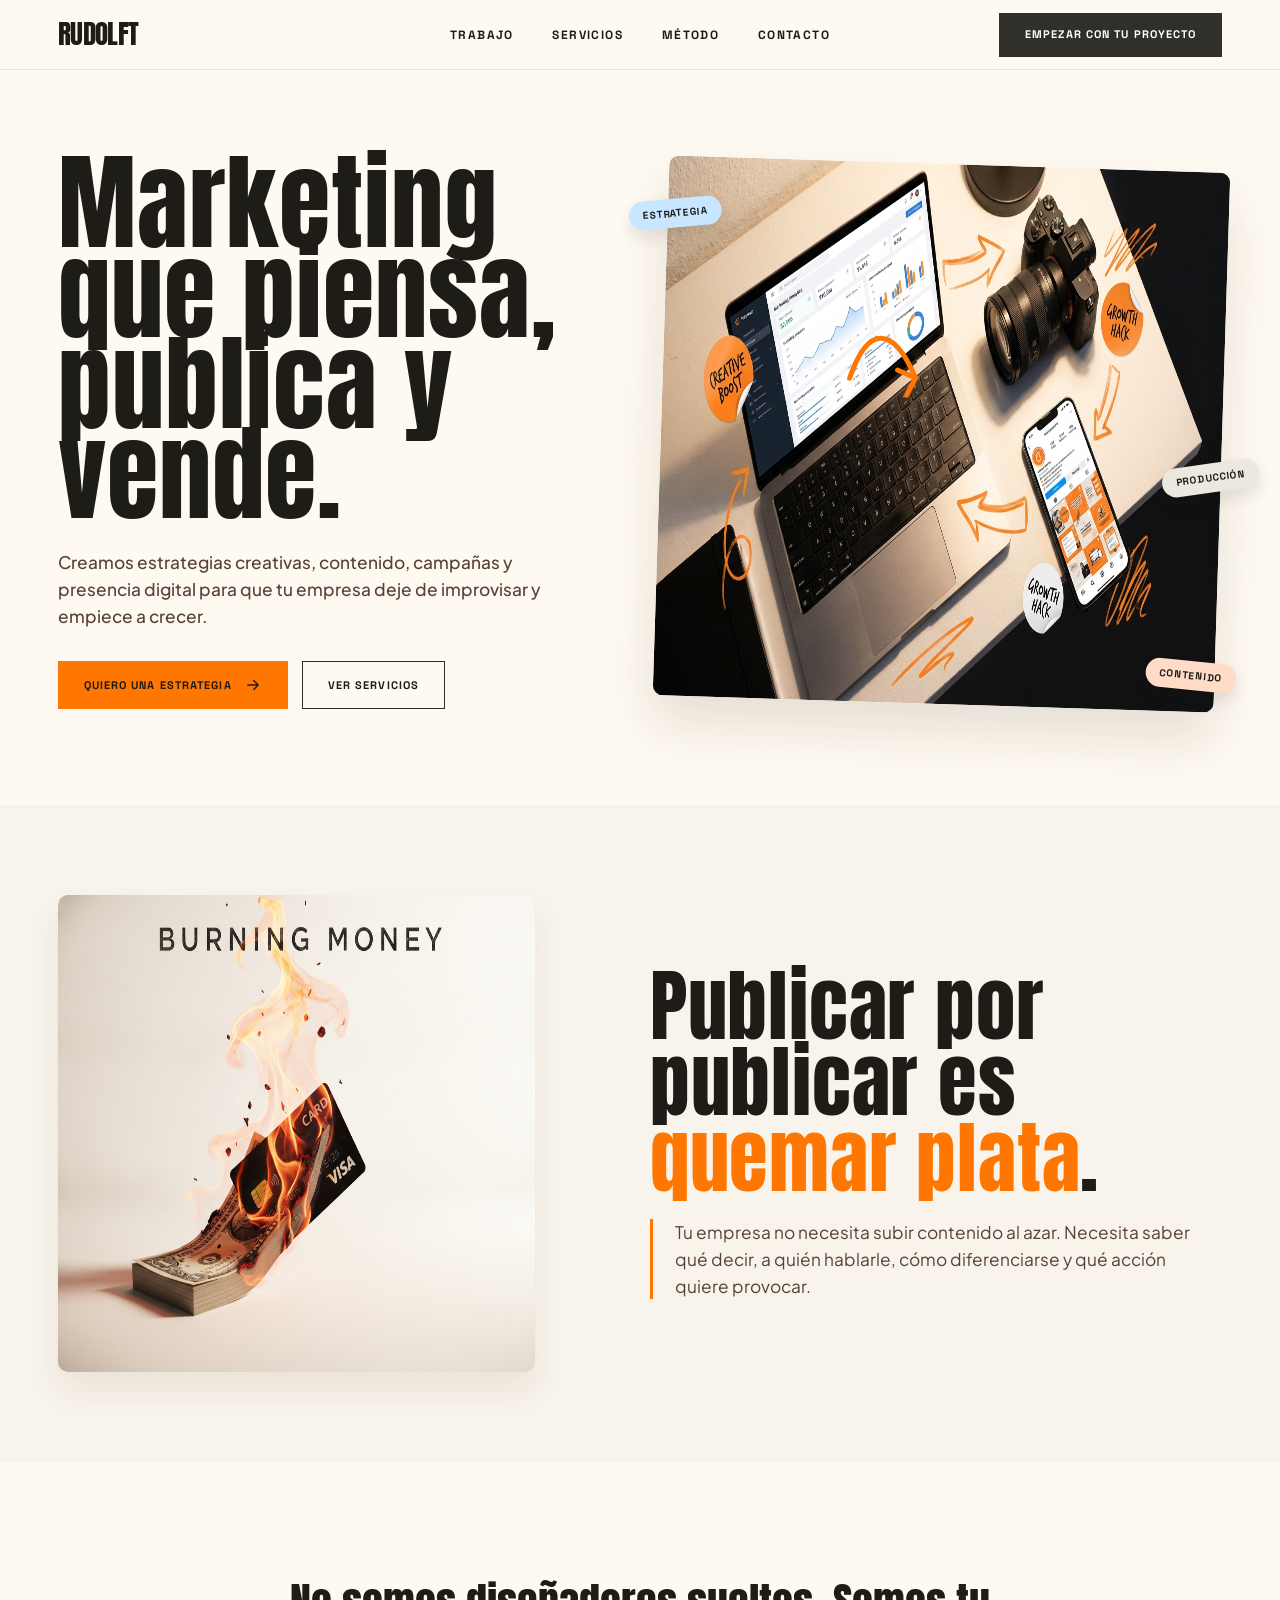
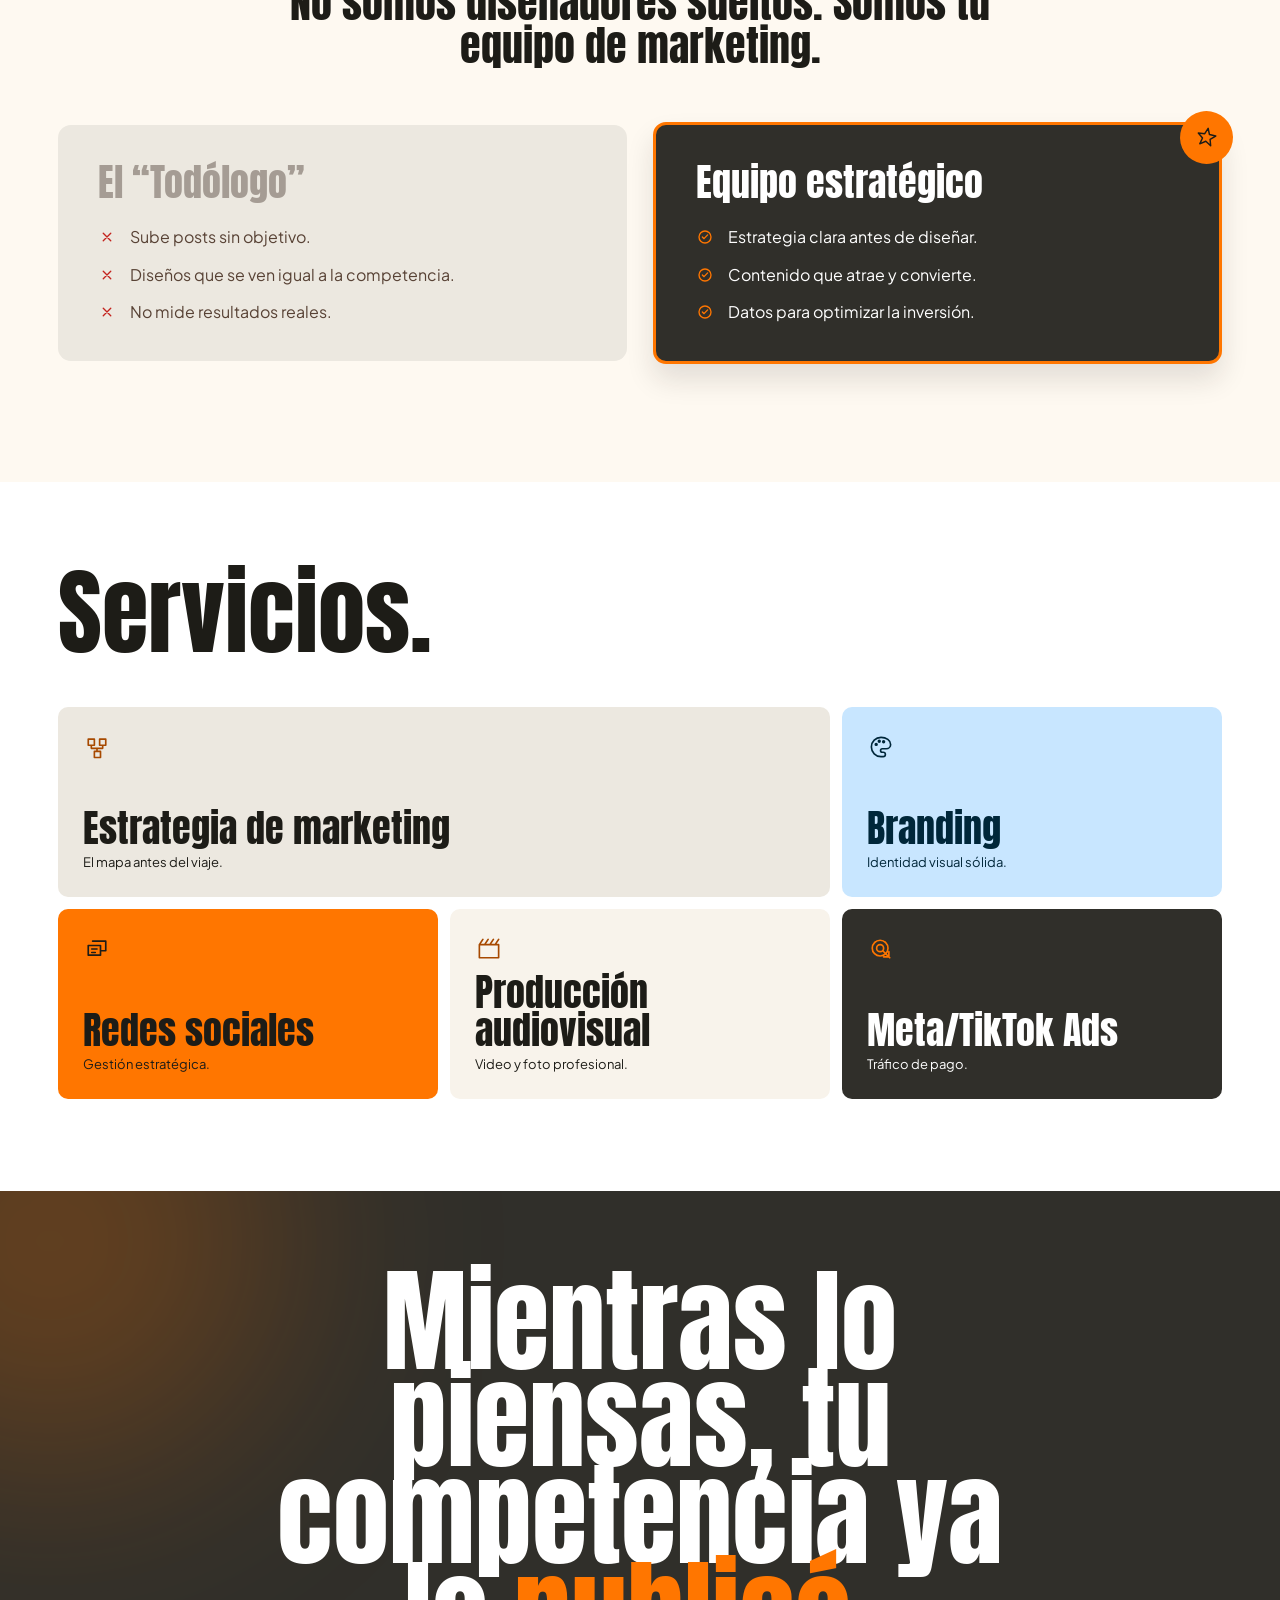
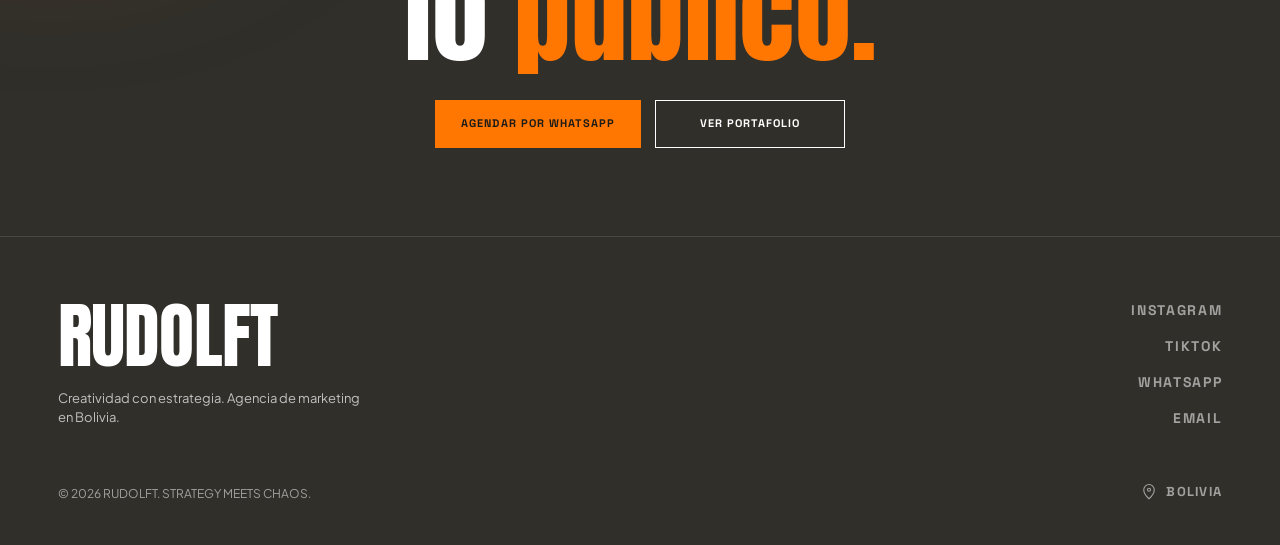
==== index.html @ a913c762 "Initial landing page" ====
<!doctype html>
<html lang="es">
  <head>
    <meta charset="UTF-8" />
    <meta name="viewport" content="width=device-width, initial-scale=1" />
    <meta
      name="description"
      content="Creative Archive, agencia de marketing estratégico, branding, contenido y publicidad digital."
    />
    <title>Creative Archive — Marketing Agency</title>
    <link rel="preconnect" href="https://fonts.googleapis.com" />
    <link rel="preconnect" href="https://fonts.gstatic.com" crossorigin />
    <link
      href="https://fonts.googleapis.com/css2?family=Anton&family=Plus+Jakarta+Sans:wght@400;500;600;700&family=Space+Grotesk:wght@600;700&display=swap"
      rel="stylesheet"
    />
    <link rel="stylesheet" href="styles.css" />
    <script src="script.js" defer></script>
  </head>
  <body>
    <a class="skip-link" href="#contenido">Saltar al contenido</a>

    <header class="site-header">
      <div class="container header-inner">
        <a class="brand" href="#inicio" aria-label="Creative Archive, inicio">
          RUDOLFT
        </a>

        <button
          class="menu-toggle"
          type="button"
          aria-label="Abrir menú"
          aria-expanded="false"
          aria-controls="primary-navigation"
        >
          <span></span>
          <span></span>
        </button>

        <nav class="primary-navigation" id="primary-navigation" aria-label="Navegación principal">
          <a href="#problema">Trabajo</a>
          <a href="#servicios">Servicios</a>
          <a href="#metodo">Método</a>
          <a href="#contacto">Contacto</a>
        </nav>

        <a class="button button-dark header-cta" href="#contacto">Empezar Con Tu Proyecto</a>
      </div>
    </header>

    <main id="contenido">
      <section class="hero section-cream" id="inicio">
        <div class="container hero-grid">
          <div class="hero-copy">
            <h1>
              <span>Marketing</span>
              <span>que piensa,</span>
              <span>publica y</span>
              <span>vende.</span>
            </h1>
            <p>
              Creamos estrategias creativas, contenido, campañas y presencia digital para que tu
              empresa deje de improvisar y empiece a crecer.
            </p>
            <div class="button-row">
              <a class="button button-orange" href="#contacto">
                Quiero una estrategia
                <svg aria-hidden="true" viewBox="0 0 24 24">
                  <path d="M5 12h13M13 6l6 6-6 6" />
                </svg>
              </a>
              <a class="button button-outline" href="#servicios">Ver servicios</a>
            </div>
          </div>

          <div class="hero-visual">
            <img
              src="assets/hero-marketing.png"
              alt="Escritorio creativo con laptop de analítica, cámara y teléfono mostrando contenido de redes sociales"
              width="1376"
              height="768"
            />
            <span class="floating-tag tag-strategy">Estrategia</span>
            <span class="floating-tag tag-production">Producción</span>
            <span class="floating-tag tag-content">Contenido</span>
            <svg class="hero-scribble" aria-hidden="true" viewBox="0 0 90 90">
              <path d="M12 70c18-52 43-54 66 0" />
              <path d="m60 62 18 8-9 17" />
            </svg>
          </div>
        </div>
      </section>

      <section class="problem section-soft" id="problema">
        <div class="container problem-grid">
          <div class="problem-image">
            <img
              src="assets/burning-money.png"
              alt="Tarjeta y dinero ardiendo, representación del gasto publicitario sin estrategia"
              width="1184"
              height="864"
              loading="lazy"
            />
          </div>
          <div class="problem-copy">
            <h2>Publicar por publicar es <span>quemar plata</span>.</h2>
            <p>
              Tu empresa no necesita subir contenido al azar. Necesita saber qué decir, a quién
              hablarle, cómo diferenciarse y qué acción quiere provocar.
            </p>
          </div>
        </div>
      </section>

      <section class="method section-cream" id="metodo">
        <div class="container">
          <h2 class="method-title">
            No somos diseñadores sueltos. Somos tu<br />
            equipo de marketing.
          </h2>

          <div class="comparison-grid">
            <article class="comparison-card comparison-card-muted">
              <h3>El “Todólogo”</h3>
              <ul>
                <li>
                  <svg aria-hidden="true" viewBox="0 0 24 24">
                    <path d="m7 7 10 10M17 7 7 17" />
                  </svg>
                  Sube posts sin objetivo.
                </li>
                <li>
                  <svg aria-hidden="true" viewBox="0 0 24 24">
                    <path d="m7 7 10 10M17 7 7 17" />
                  </svg>
                  Diseños que se ven igual a la competencia.
                </li>
                <li>
                  <svg aria-hidden="true" viewBox="0 0 24 24">
                    <path d="m7 7 10 10M17 7 7 17" />
                  </svg>
                  No mide resultados reales.
                </li>
              </ul>
            </article>

            <article class="comparison-card comparison-card-featured">
              <div class="star-badge" aria-hidden="true">
                <svg viewBox="0 0 24 24">
                  <path d="m12 3 2.3 5.7 6.2.4-4.8 4 1.6 6-5.3-3.4-5.3 3.4 1.6-6-4.8-4 6.2-.4L12 3Z" />
                </svg>
              </div>
              <h3>Equipo estratégico</h3>
              <ul>
                <li>
                  <svg aria-hidden="true" viewBox="0 0 24 24">
                    <circle cx="12" cy="12" r="8" />
                    <path d="m8.5 12 2.2 2.2 4.8-5" />
                  </svg>
                  Estrategia clara antes de diseñar.
                </li>
                <li>
                  <svg aria-hidden="true" viewBox="0 0 24 24">
                    <circle cx="12" cy="12" r="8" />
                    <path d="m8.5 12 2.2 2.2 4.8-5" />
                  </svg>
                  Contenido que atrae y convierte.
                </li>
                <li>
                  <svg aria-hidden="true" viewBox="0 0 24 24">
                    <circle cx="12" cy="12" r="8" />
                    <path d="m8.5 12 2.2 2.2 4.8-5" />
                  </svg>
                  Datos para optimizar la inversión.
                </li>
              </ul>
            </article>
          </div>
        </div>
      </section>

      <section class="services" id="servicios">
        <div class="container">
          <h2 class="services-title">Servicios.</h2>

          <div class="services-grid">
            <article class="service-card service-strategy">
              <svg class="service-icon" aria-hidden="true" viewBox="0 0 32 32">
                <path d="M6 7h7v7H6zM19 7h7v7h-7zM13 21h7v7h-7zM9.5 14v3.5H16V21m6.5-7v3.5H16" />
              </svg>
              <div>
                <h3>Estrategia de marketing</h3>
                <p>El mapa antes del viaje.</p>
              </div>
            </article>

            <article class="service-card service-branding">
              <svg class="service-icon" aria-hidden="true" viewBox="0 0 32 32">
                <path d="M16 5a11 11 0 1 0 0 22h2.5a2.5 2.5 0 0 0 0-5h-1a2 2 0 0 1 0-4H22A5 5 0 0 0 27 13C27 8.6 22.1 5 16 5Z" />
                <circle cx="10.5" cy="13" r="1" />
                <circle cx="14" cy="9.5" r="1" />
                <circle cx="19" cy="10" r="1" />
              </svg>
              <div>
                <h3>Branding</h3>
                <p>Identidad visual sólida.</p>
              </div>
            </article>

            <article class="service-card service-social">
              <svg class="service-icon" aria-hidden="true" viewBox="0 0 32 32">
                <path d="M6 12h14v11H6zM11 7h15v11h-6M10 16h6M10 20h4" />
              </svg>
              <div>
                <h3>Redes sociales</h3>
                <p>Gestión estratégica.</p>
              </div>
            </article>

            <article class="service-card service-production">
              <svg class="service-icon" aria-hidden="true" viewBox="0 0 32 32">
                <path d="M5 11h22v15H5zM5 11l4-6m2 6 4-6m2 6 4-6m2 6 4-6" />
              </svg>
              <div>
                <h3>Producción<br />audiovisual</h3>
                <p>Video y foto profesional.</p>
              </div>
            </article>

            <article class="service-card service-ads">
              <svg class="service-icon" aria-hidden="true" viewBox="0 0 32 32">
                <circle cx="15" cy="15" r="9" />
                <circle cx="15" cy="15" r="4" />
                <path d="m18 18 8 8m-1-7v6h-6" />
              </svg>
              <div>
                <h3>Meta/TikTok Ads</h3>
                <p>Tráfico de pago.</p>
              </div>
            </article>
          </div>
        </div>
      </section>

      <section class="closing" id="contacto">
        <div class="closing-glow" aria-hidden="true"></div>
        <div class="container closing-inner">
          <h2>
            Mientras lo<br />
            piensas, tu<br />
            competencia ya<br />
            lo <span>publicó.</span>
          </h2>
          <div class="button-row closing-buttons">
            <a class="button button-orange" href="https://wa.me/" target="_blank" rel="noreferrer">
              Agendar por WhatsApp
            </a>
            <a class="button button-light-outline" href="#servicios">Ver portafolio</a>
          </div>
        </div>
      </section>
    </main>

    <footer class="site-footer">
      <div class="container footer-grid">
        <div class="footer-brand">
          <a class="footer-logo" href="#inicio">Rudolft</a>
          <p>Creatividad con estrategia. Agencia de marketing<br />en Bolivia.</p>
          <small>© 2026 Rudolft. Strategy meets chaos.</small>
        </div>

        <div class="footer-links">
          <nav aria-label="Redes sociales">
            <a href=" https://www.instagram.com/rudolft_c/" target="_blank" rel="noreferrer">Instagram</a>
            <a href="https://www.tiktok.com/@rudolft_c" target="_blank" rel="noreferrer">TikTok</a>
            <a href="https://wa.me/" target="_blank" rel="noreferrer">WhatsApp</a>
            <a href="mailto:hola@rudolft.com">Email</a>
          </nav>
          <p class="location">
            <svg aria-hidden="true" viewBox="0 0 24 24">
              <path d="M12 21s7-6 7-12a7 7 0 1 0-14 0c0 6 7 12 7 12Z" />
              <circle cx="12" cy="9" r="2" />
            </svg>
            Bolivia
          </p>
        </div>
      </div>
    </footer>
  </body>
</html>
---- styles.css ----
:root {
  --cream: #fef9f1;
  --soft: #f8f3eb;
  --paper: #ffffff;
  --stone: #ece8e0;
  --ink: #1d1c17;
  --brown: #584235;
  --charcoal: #302f2a;
  --orange: #ff7600;
  --orange-deep: #a74900;
  --blue: #c8e6ff;
  --muted: #a59c94;
  --red: #c3231d;
  --container: 1440px;
  --gutter: clamp(24px, 4.5vw, 64px);
  --heading: "Anton", "Arial Narrow", Impact, sans-serif;
  --body: "Plus Jakarta Sans", Arial, sans-serif;
  --label: "Space Grotesk", Arial, sans-serif;
}

* {
  box-sizing: border-box;
}

html {
  scroll-behavior: smooth;
}

body {
  margin: 0;
  background: var(--cream);
  color: var(--ink);
  font-family: var(--body);
  -webkit-font-smoothing: antialiased;
}

body.menu-open {
  overflow: hidden;
}

img {
  display: block;
  max-width: 100%;
}

a {
  color: inherit;
  text-decoration: none;
}

button,
a {
  -webkit-tap-highlight-color: transparent;
}

button:focus-visible,
a:focus-visible {
  outline: 3px solid var(--orange);
  outline-offset: 4px;
}

.skip-link {
  position: fixed;
  top: 10px;
  left: 10px;
  z-index: 1000;
  padding: 12px 16px;
  background: var(--ink);
  color: white;
  transform: translateY(-150%);
}

.skip-link:focus {
  transform: translateY(0);
}

.container {
  width: min(100%, var(--container));
  margin: 0 auto;
  padding-inline: var(--gutter);
}

.site-header {
  position: sticky;
  top: 0;
  z-index: 100;
  height: 70px;
  border-bottom: 1px solid rgb(29 28 23 / 10%);
  background: rgb(254 249 241 / 94%);
  backdrop-filter: blur(14px);
}

.header-inner {
  display: grid;
  grid-template-columns: 1fr auto 1fr;
  align-items: center;
  height: 100%;
}

.brand {
  justify-self: start;
  font-family: var(--heading);
  font-size: clamp(22px, 2.1vw, 32px);
  letter-spacing: -0.02em;
  line-height: 1;
  text-transform: uppercase;
}

.primary-navigation {
  display: flex;
  align-items: center;
  gap: clamp(26px, 3vw, 48px);
}

.primary-navigation a,
.footer-links a {
  font-family: var(--label);
  font-size: 12px;
  font-weight: 700;
  letter-spacing: 0.12em;
  text-transform: uppercase;
  transition: color 180ms ease;
}

.primary-navigation a:hover,
.footer-links a:hover {
  color: var(--orange);
}

.header-cta {
  justify-self: end;
}

.menu-toggle {
  display: none;
}

.button {
  min-height: 44px;
  display: inline-flex;
  align-items: center;
  justify-content: center;
  gap: 12px;
  padding: 14px 25px;
  border: 1px solid transparent;
  border-radius: 0;
  font-family: var(--label);
  font-size: 11px;
  font-weight: 700;
  letter-spacing: 0.1em;
  line-height: 1;
  text-transform: uppercase;
  transition:
    background-color 180ms ease,
    color 180ms ease,
    border-color 180ms ease,
    transform 180ms ease;
}

.button:hover {
  transform: translateY(-2px);
}

.button svg {
  width: 18px;
  fill: none;
  stroke: currentColor;
  stroke-linecap: round;
  stroke-linejoin: round;
  stroke-width: 1.7;
}

.button-dark {
  background: var(--charcoal);
  color: white;
}

.button-dark:hover,
.button-orange {
  background: var(--orange);
  color: var(--ink);
}

.button-orange:hover {
  background: var(--charcoal);
  color: white;
}

.button-outline {
  border-color: var(--charcoal);
  background: transparent;
}

.button-outline:hover {
  background: var(--charcoal);
  color: white;
}

.button-light-outline {
  border-color: white;
  color: white;
}

.button-light-outline:hover {
  background: white;
  color: var(--charcoal);
}

.section-cream {
  background: var(--cream);
}

.section-soft {
  background: var(--soft);
}

.hero {
  min-height: 716px;
  display: flex;
  align-items: center;
}

.hero-grid {
  display: grid;
  grid-template-columns: minmax(0, 1fr) minmax(440px, 1.04fr);
  gap: clamp(34px, 5vw, 80px);
  align-items: center;
  padding-block: 88px 96px;
}

.hero-copy {
  position: relative;
  z-index: 2;
}

.hero h1,
.problem h2,
.method-title,
.services-title,
.service-card h3,
.closing h2,
.footer-logo,
.comparison-card h3 {
  margin: 0;
  font-family: var(--heading);
  font-weight: 400;
}

.hero h1 {
  max-width: 650px;
  font-size: clamp(72px, 8.2vw, 120px);
  letter-spacing: 0.01em;
  line-height: 0.86;
}

.hero h1 span {
  display: block;
}

.hero-copy > p {
  max-width: 630px;
  margin: 30px 0 32px;
  color: var(--brown);
  font-size: clamp(16px, 1.35vw, 20px);
  font-weight: 500;
  line-height: 1.55;
}

.button-row {
  display: flex;
  flex-wrap: wrap;
  gap: 14px;
}

.hero-visual {
  position: relative;
  min-width: 0;
  aspect-ratio: 1.04 / 1;
  transform: rotate(1.8deg);
}

.hero-visual > img {
  width: 100%;
  height: 100%;
  border-radius: 10px;
  object-fit: fill;
  object-position: center;
  box-shadow: 0 28px 50px rgb(60 40 20 / 12%);
}

.floating-tag {
  position: absolute;
  z-index: 3;
  padding: 8px 14px;
  border-radius: 999px;
  box-shadow: 0 8px 16px rgb(29 28 23 / 10%);
  font-family: var(--label);
  font-size: 10px;
  font-weight: 700;
  letter-spacing: 0.08em;
  text-transform: uppercase;
}

.tag-strategy {
  top: 8%;
  left: -7%;
  background: var(--blue);
  transform: rotate(-7deg);
}

.tag-production {
  top: 54%;
  right: -7%;
  background: var(--stone);
  transform: rotate(-10deg);
}

.tag-content {
  right: -4%;
  bottom: 4%;
  background: #ffdbc8;
  transform: rotate(4deg);
}

.hero-scribble {
  position: absolute;
  top: 27%;
  left: 31%;
  z-index: 3;
  width: 90px;
  fill: none;
  stroke: var(--orange);
  stroke-linecap: round;
  stroke-linejoin: round;
  stroke-width: 5;
  transform: rotate(-2deg);
}

.problem {
  min-height: 562px;
  display: flex;
  align-items: center;
}

.problem-grid {
  display: grid;
  grid-template-columns: minmax(300px, 5fr) minmax(0, 6fr);
  gap: clamp(58px, 9vw, 145px);
  align-items: center;
  padding-block: 90px;
}

.problem-image img {
  width: 100%;
  height: 100%;
  border-radius: 10px;
  object-fit: fill;
  box-shadow: 0 18px 32px rgb(80 55 30 / 8%);
}

.problem-image {
  aspect-ratio: 1 / 1;
}

.problem h2 {
  max-width: 680px;
  font-size: clamp(54px, 6.15vw, 84px);
  letter-spacing: 0.01em;
  line-height: 0.96;
}

.problem h2 span,
.closing h2 span {
  color: var(--orange);
}

.problem-copy p {
  max-width: 700px;
  margin: 24px 0 0;
  padding-left: 22px;
  border-left: 3px solid var(--orange);
  color: var(--brown);
  font-size: clamp(16px, 1.35vw, 20px);
  line-height: 1.55;
}

.method {
  min-height: 620px;
  display: flex;
  align-items: center;
}

.method .container {
  padding-block: 88px;
}

.method-title {
  margin-bottom: 54px;
  text-align: center;
  font-size: clamp(34px, 3.3vw, 48px);
  line-height: 1.03;
}

.comparison-grid {
  display: grid;
  grid-template-columns: 1fr 1fr;
  gap: 26px;
  align-items: center;
}

.comparison-card {
  position: relative;
  min-height: 235px;
  padding: 38px 40px;
  border-radius: 13px;
}

.comparison-card h3 {
  margin-bottom: 25px;
  font-size: clamp(32px, 3vw, 43px);
  line-height: 1;
}

.comparison-card ul {
  display: grid;
  gap: 16px;
  margin: 0;
  padding: 0;
  list-style: none;
}

.comparison-card li {
  display: flex;
  align-items: center;
  gap: 14px;
  color: var(--brown);
  font-size: 16px;
  line-height: 1.35;
}

.comparison-card li svg {
  width: 18px;
  min-width: 18px;
  fill: none;
  stroke: currentColor;
  stroke-linecap: round;
  stroke-linejoin: round;
  stroke-width: 1.8;
}

.comparison-card-muted {
  background: var(--stone);
}

.comparison-card-muted h3 {
  color: var(--muted);
}

.comparison-card-muted li svg {
  color: var(--red);
}

.comparison-card-featured {
  border: 3px solid var(--orange);
  background: var(--charcoal);
  box-shadow: 0 16px 28px rgb(29 28 23 / 12%);
  color: white;
}

.comparison-card-featured li {
  color: white;
}

.comparison-card-featured li svg {
  color: var(--orange);
}

.star-badge {
  position: absolute;
  top: -14px;
  right: -14px;
  width: 53px;
  height: 53px;
  display: grid;
  place-items: center;
  border-radius: 50%;
  background: var(--orange);
  transform: rotate(10deg);
}

.star-badge svg {
  width: 25px;
  fill: none;
  stroke: var(--ink);
  stroke-linecap: round;
  stroke-linejoin: round;
  stroke-width: 1.4;
}

.services {
  min-height: 690px;
  background: var(--paper);
}

.services .container {
  padding-block: 82px 92px;
}

.services-title {
  margin-bottom: 48px;
  font-size: clamp(68px, 7.5vw, 95px);
  line-height: 1;
}

.services-grid {
  display: grid;
  grid-template-columns: repeat(3, 1fr);
  grid-template-rows: repeat(2, 190px);
  gap: 12px;
}

.service-card {
  display: flex;
  flex-direction: column;
  justify-content: space-between;
  padding: 26px 25px;
  border-radius: 10px;
  transition:
    transform 180ms ease,
    box-shadow 180ms ease;
}

.service-card:hover {
  transform: translateY(-4px);
  box-shadow: 0 14px 24px rgb(29 28 23 / 10%);
}

.service-icon {
  width: 28px;
  height: 28px;
  fill: none;
  stroke: currentColor;
  stroke-linecap: round;
  stroke-linejoin: round;
  stroke-width: 1.9;
}

.service-card h3 {
  margin-bottom: 6px;
  font-size: clamp(31px, 3vw, 43px);
  line-height: 0.98;
}

.service-card p {
  margin: 0;
  font-size: 13px;
  line-height: 1.4;
}

.service-strategy {
  grid-column: span 2;
  background: var(--stone);
  color: var(--orange-deep);
}

.service-strategy h3,
.service-strategy p {
  color: var(--ink);
}

.service-branding {
  background: var(--blue);
  color: #00273a;
}

.service-social {
  background: var(--orange);
}

.service-production {
  background: var(--soft);
  color: var(--orange-deep);
}

.service-production h3,
.service-production p {
  color: var(--ink);
}

.service-ads {
  background: var(--charcoal);
  color: white;
}

.service-ads .service-icon {
  color: var(--orange);
}

.closing {
  position: relative;
  min-height: 600px;
  display: grid;
  place-items: center;
  overflow: hidden;
  background: var(--charcoal);
  color: white;
}

.closing-inner {
  position: relative;
  z-index: 1;
  padding-block: 83px 88px;
  text-align: center;
}

.closing h2 {
  margin-inline: auto;
  font-size: clamp(67px, 8.8vw, 118px);
  line-height: 0.86;
}

.closing-buttons {
  justify-content: center;
  margin-top: 38px;
}

.closing-buttons .button {
  min-width: 190px;
  min-height: 48px;
}

.closing-glow {
  position: absolute;
  top: -180px;
  left: -180px;
  width: 460px;
  height: 460px;
  border-radius: 50%;
  background: rgb(255 118 0 / 25%);
  filter: blur(110px);
}

.site-footer {
  min-height: 308px;
  border-top: 1px solid rgb(255 255 255 / 12%);
  background: var(--charcoal);
  color: white;
}

.footer-grid {
  min-height: 308px;
  display: grid;
  grid-template-columns: 1fr 1fr;
  padding-block: 64px 44px;
}

.footer-brand {
  display: flex;
  flex-direction: column;
  align-items: flex-start;
}

.footer-logo {
  font-size: clamp(51px, 5.6vw, 76px);
  letter-spacing: -0.01em;
  line-height: 1;
  text-transform: uppercase;
}

.footer-brand p {
  margin: 16px 0 0;
  color: rgb(255 255 255 / 70%);
  font-size: 13px;
  line-height: 1.5;
}

.footer-brand small {
  margin-top: auto;
  color: rgb(255 255 255 / 55%);
  font-size: 12px;
  text-transform: uppercase;
}

.footer-links {
  display: flex;
  flex-direction: column;
  align-items: flex-end;
}

.footer-links nav {
  display: grid;
  gap: 18px;
  justify-items: end;
}

.footer-links a {
  color: rgb(255 255 255 / 55%);
  font-size: 14px;
}

.location {
  display: flex;
  align-items: center;
  gap: 8px;
  margin: auto 0 0;
  color: rgb(255 255 255 / 55%);
  font-family: var(--label);
  font-size: 13px;
  font-weight: 700;
  letter-spacing: 0.1em;
  text-transform: uppercase;
}

.location svg {
  width: 18px;
  fill: none;
  stroke: currentColor;
  stroke-width: 1.5;
}

@media (max-width: 1100px) {
  :root {
    --gutter: 46px;
  }

  .hero-grid {
    grid-template-columns: minmax(0, 0.96fr) minmax(430px, 1.04fr);
    gap: 42px;
  }

  .hero h1 {
    font-size: 86px;
  }

  .hero-copy > p {
    font-size: 16px;
  }

  .problem h2 {
    font-size: 66px;
  }

  .comparison-card {
    padding: 38px 35px;
  }
}

@media (max-width: 860px) {
  :root {
    --gutter: 24px;
  }

  .site-header {
    height: 64px;
  }

  .header-inner {
    grid-template-columns: 1fr auto;
  }

  .brand {
    font-size: 25px;
  }

  .header-cta {
    display: none;
  }

  .menu-toggle {
    position: relative;
    z-index: 102;
    width: 48px;
    height: 48px;
    display: grid;
    place-content: center;
    gap: 6px;
    padding: 0;
    border: 0;
    background: transparent;
    cursor: pointer;
  }

  .menu-toggle span {
    width: 25px;
    height: 2px;
    display: block;
    background: currentColor;
    transition: transform 180ms ease;
  }

  .menu-toggle[aria-expanded="true"] span:first-child {
    transform: translateY(4px) rotate(45deg);
  }

  .menu-toggle[aria-expanded="true"] span:last-child {
    transform: translateY(-4px) rotate(-45deg);
  }

  .primary-navigation {
    position: fixed;
    inset: 0;
    z-index: 101;
    display: flex;
    flex-direction: column;
    justify-content: center;
    gap: 27px;
    background: var(--cream);
    visibility: hidden;
    opacity: 0;
    transition:
      opacity 180ms ease,
      visibility 180ms ease;
  }

  .primary-navigation.is-open {
    visibility: visible;
    opacity: 1;
  }

  .primary-navigation a {
    font-family: var(--heading);
    font-size: 46px;
    font-weight: 400;
    letter-spacing: 0;
  }

  .hero {
    min-height: auto;
  }

  .hero-grid,
  .problem-grid {
    grid-template-columns: 1fr;
  }

  .hero-grid {
    gap: 50px;
    padding-block: 64px 78px;
  }

  .hero h1 {
    max-width: 600px;
    font-size: clamp(62px, 15vw, 98px);
  }

  .hero-copy > p {
    font-size: 17px;
  }

  .hero-visual {
    width: calc(100% - 14px);
    justify-self: center;
  }

  .hero-visual > img {
    aspect-ratio: auto;
  }

  .tag-strategy {
    left: -3%;
  }

  .tag-production {
    right: -3%;
  }

  .problem-grid {
    gap: 52px;
    padding-block: 72px;
  }

  .problem-image {
    width: min(100%, 520px);
  }

  .problem h2 {
    font-size: clamp(57px, 12vw, 76px);
  }

  .method {
    min-height: auto;
  }

  .method-title br {
    display: none;
  }

  .comparison-grid {
    grid-template-columns: 1fr;
    gap: 20px;
  }

  .services-grid {
    grid-template-columns: 1fr 1fr;
    grid-template-rows: repeat(3, 210px);
  }

  .service-strategy {
    grid-column: span 2;
  }

  .service-ads {
    grid-column: span 2;
  }

  .closing {
    min-height: 560px;
  }

  .closing h2 {
    font-size: clamp(66px, 13vw, 95px);
  }
}

@media (max-width: 560px) {
  .hero-grid {
    padding-top: 50px;
  }

  .hero h1 {
    font-size: clamp(58px, 18vw, 82px);
  }

  .hero h1 span {
    display: inline;
  }

  .button-row,
  .button-row .button {
    width: 100%;
  }

  .hero-visual > img {
    aspect-ratio: auto;
  }

  .floating-tag {
    padding: 7px 10px;
    font-size: 9px;
  }

  .hero-scribble {
    width: 65px;
  }

  .problem h2 {
    font-size: clamp(51px, 15vw, 68px);
  }

  .method .container,
  .services .container {
    padding-block: 68px;
  }

  .method-title {
    margin-bottom: 38px;
    font-size: 36px;
  }

  .comparison-card {
    min-height: auto;
    padding: 32px 25px;
  }

  .comparison-card h3 {
    font-size: 36px;
  }

  .comparison-card li {
    align-items: flex-start;
    font-size: 15px;
  }

  .services-title {
    margin-bottom: 36px;
    font-size: 68px;
  }

  .services-grid {
    display: grid;
    grid-template-columns: 1fr;
    grid-template-rows: none;
  }

  .service-card,
  .service-strategy,
  .service-ads {
    grid-column: auto;
    min-height: 190px;
  }

  .service-card h3 {
    font-size: 36px;
  }

  .closing {
    min-height: 600px;
  }

  .closing h2 {
    font-size: clamp(58px, 17vw, 82px);
  }

  .closing h2 br {
    display: none;
  }

  .footer-grid {
    grid-template-columns: 1fr;
    gap: 52px;
    padding-block: 60px 42px;
  }

  .footer-logo {
    font-size: 52px;
  }

  .footer-brand small {
    margin-top: 42px;
  }

  .footer-links {
    align-items: flex-start;
  }

  .footer-links nav {
    justify-items: start;
  }

  .location {
    margin-top: 42px;
  }
}

@media (prefers-reduced-motion: reduce) {
  html {
    scroll-behavior: auto;
  }

  *,
  *::before,
  *::after {
    scroll-behavior: auto !important;
    transition-duration: 0.01ms !important;
  }
}
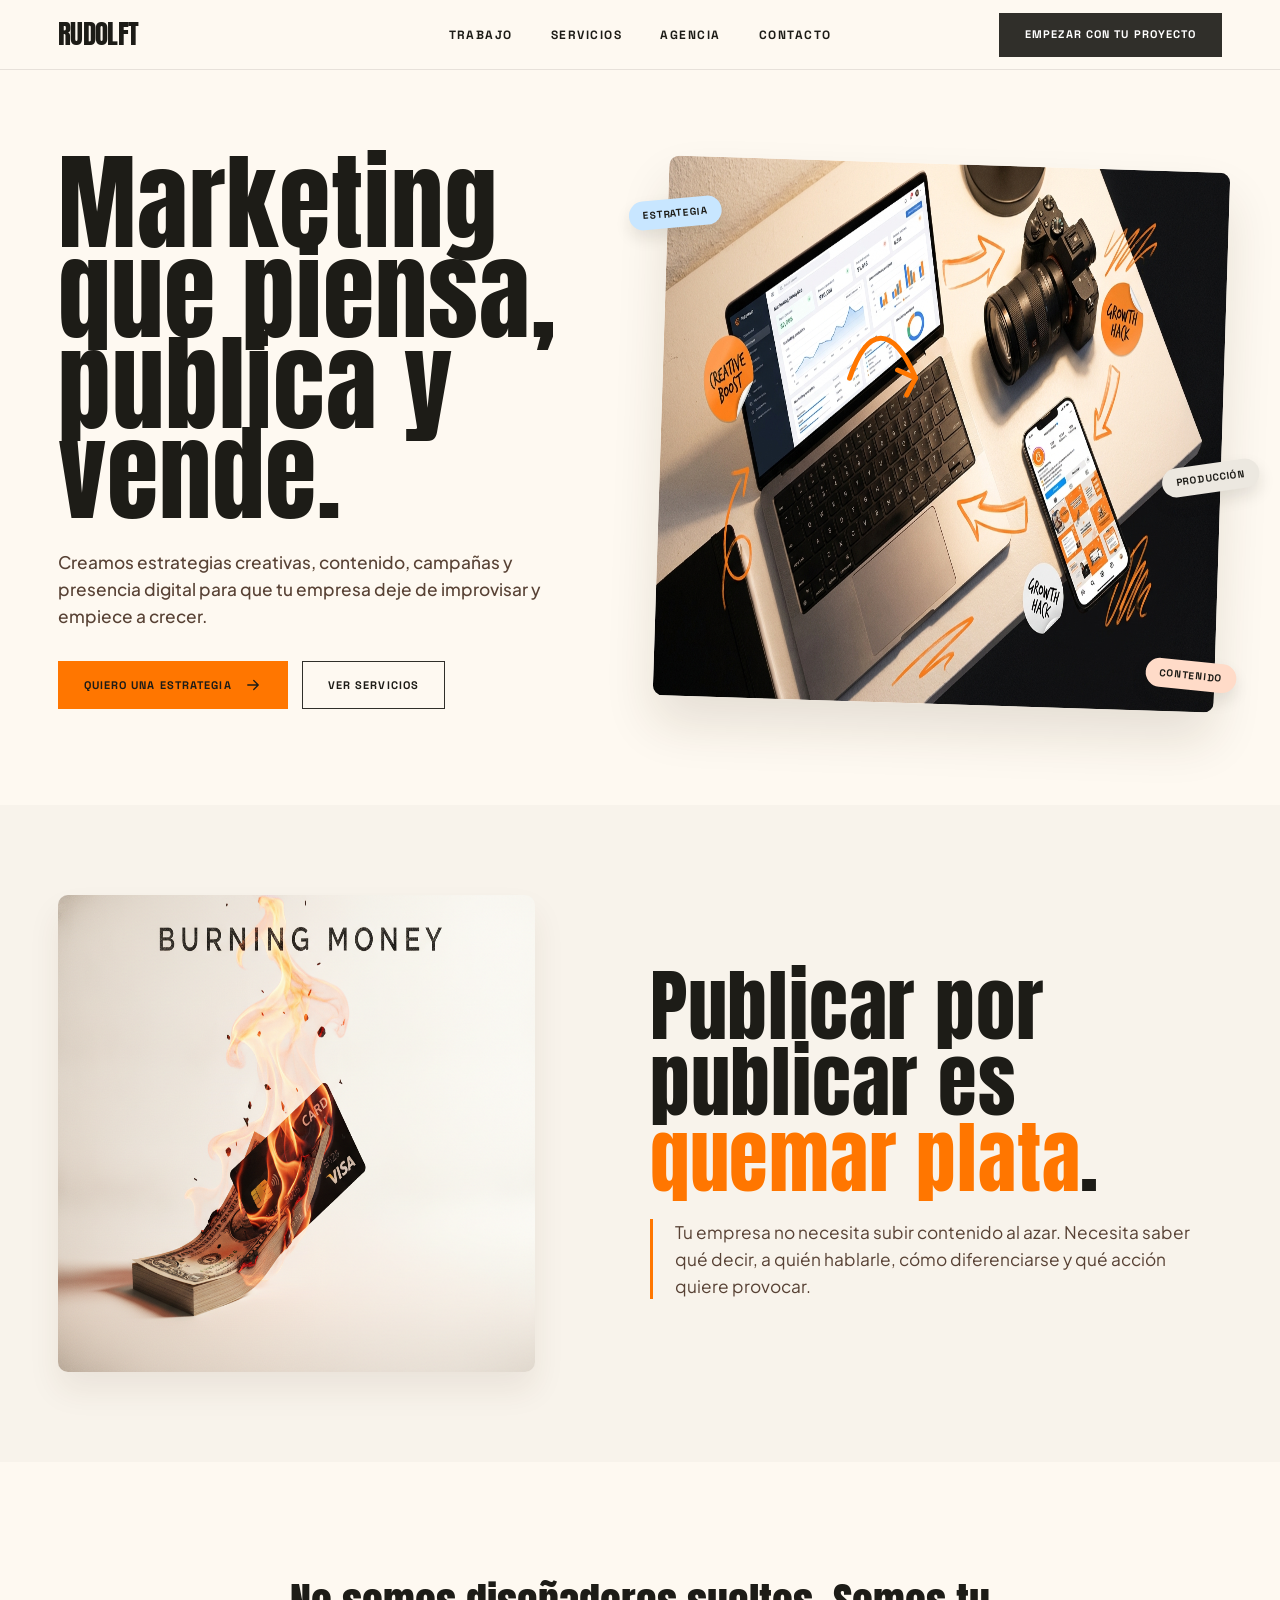
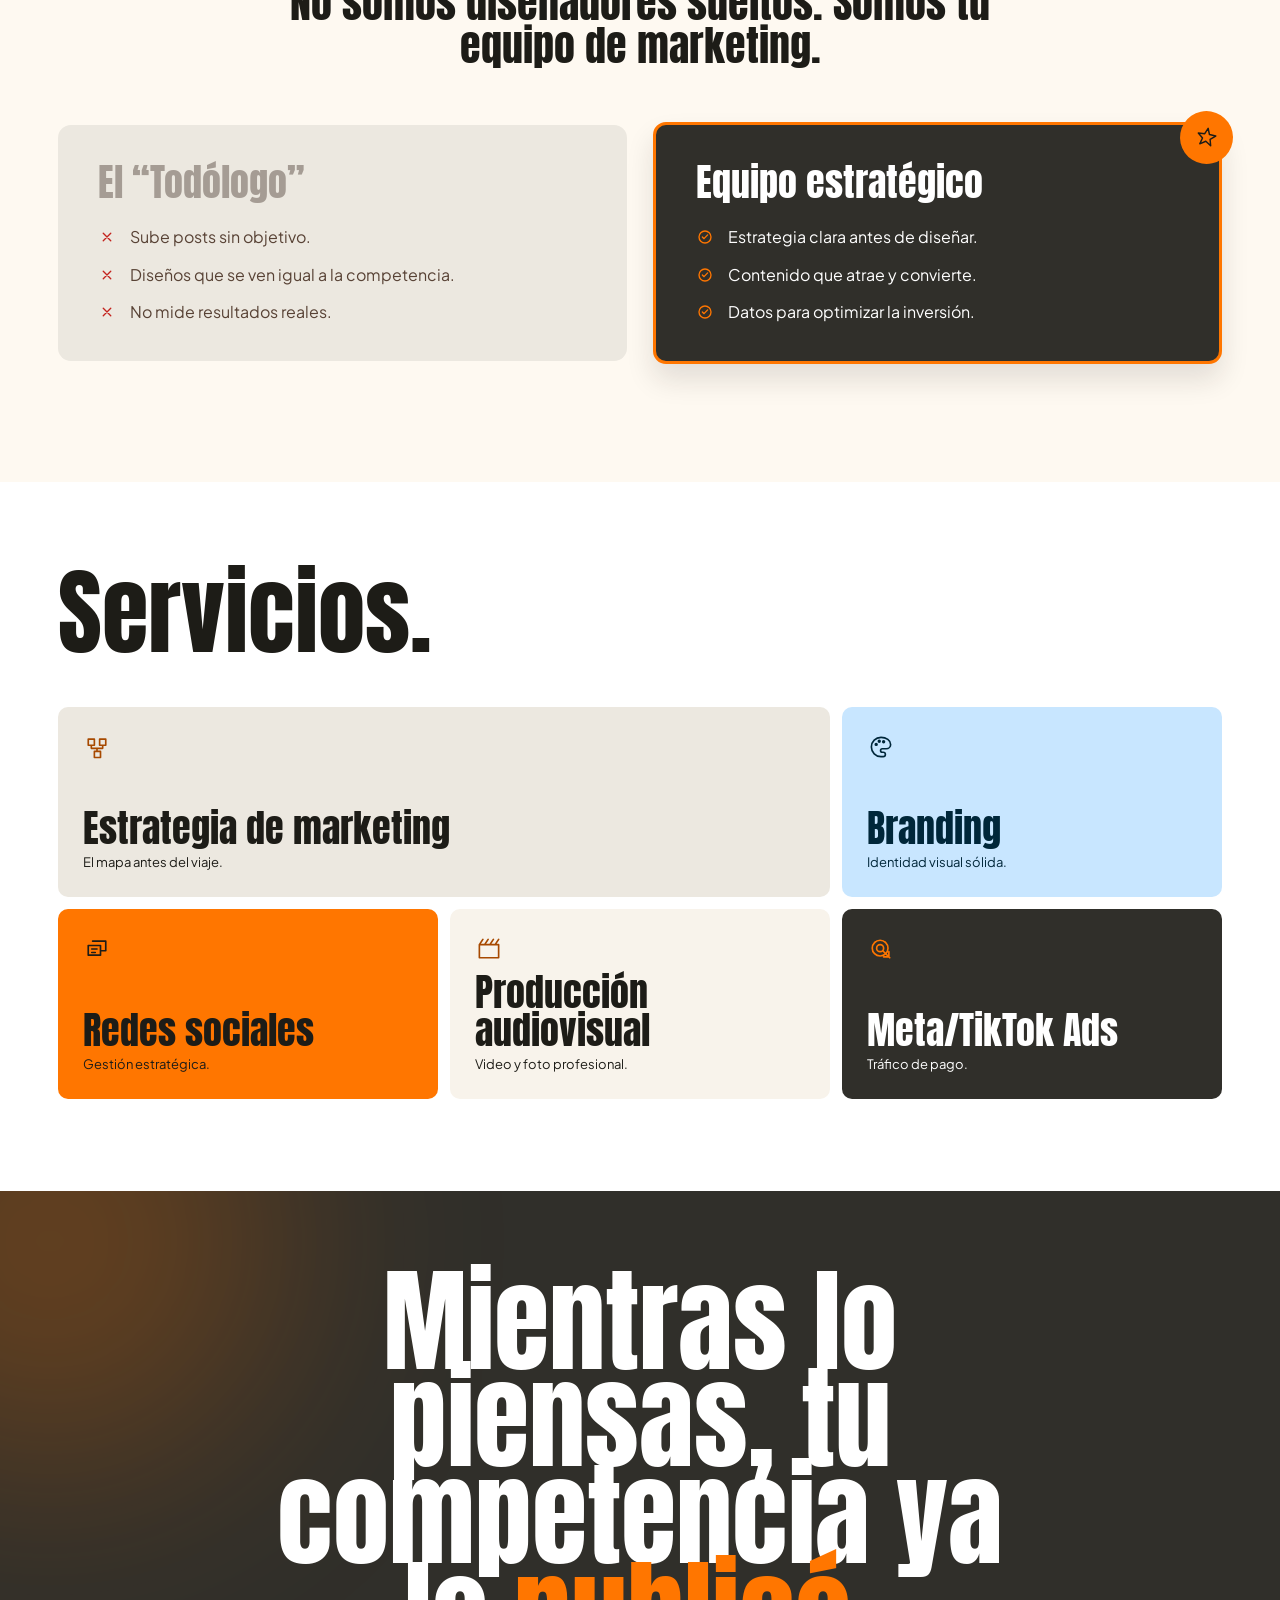
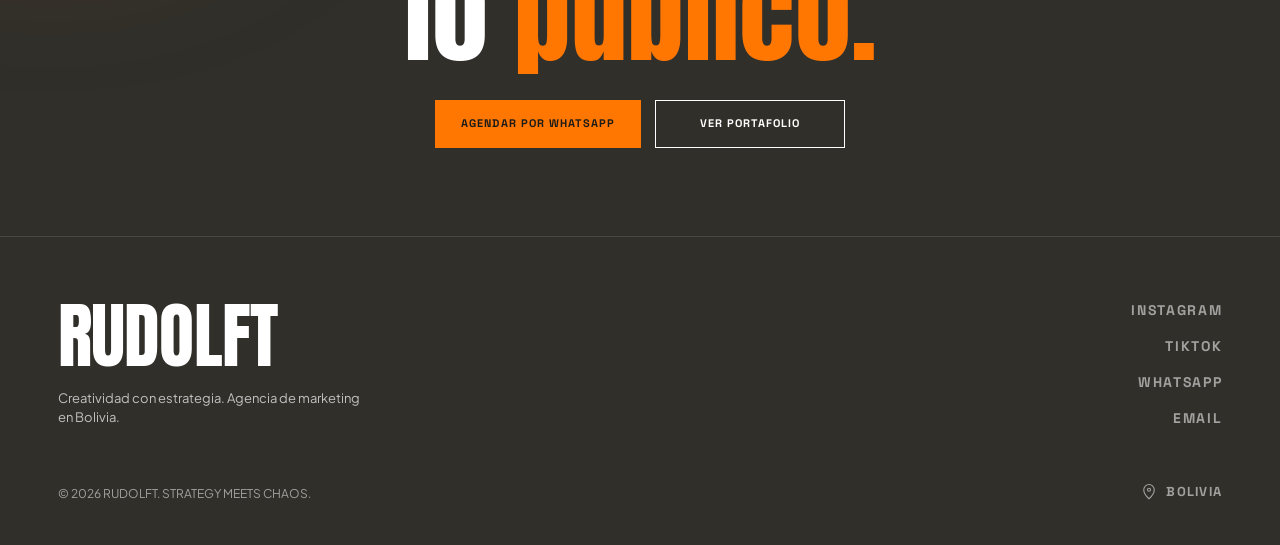
==== commit eb7900b5: "Agregando la pagina de agencia" ====
--- a/index.html
+++ b/index.html
@@ -40,7 +40,7 @@
         <nav class="primary-navigation" id="primary-navigation" aria-label="Navegación principal">
           <a href="#problema">Trabajo</a>
           <a href="#servicios">Servicios</a>
-          <a href="#metodo">Método</a>
+          <a href="about.html">Agencia</a>
           <a href="#contacto">Contacto</a>
         </nav>
 
@@ -271,7 +271,7 @@
 
         <div class="footer-links">
           <nav aria-label="Redes sociales">
-            <a href=" https://www.instagram.com/rudolft_c/" target="_blank" rel="noreferrer">Instagram</a>
+            <a href="https://www.instagram.com/rudolft_c/" target="_blank" rel="noreferrer">Instagram</a>
             <a href="https://www.tiktok.com/@rudolft_c" target="_blank" rel="noreferrer">TikTok</a>
             <a href="https://wa.me/" target="_blank" rel="noreferrer">WhatsApp</a>
             <a href="mailto:hola@rudolft.com">Email</a>
--- a/styles.css
+++ b/styles.css
@@ -124,6 +124,10 @@
 
 .primary-navigation a:hover,
 .footer-links a:hover {
+  color: var(--orange);
+}
+
+.primary-navigation a[aria-current="page"] {
   color: var(--orange);
 }
 
@@ -214,6 +218,17 @@
   background: var(--soft);
 }
 
+.section-kicker {
+  margin: 0 0 16px;
+  color: var(--orange);
+  font-family: var(--label);
+  font-size: 11px;
+  font-weight: 700;
+  letter-spacing: 0.14em;
+  line-height: 1;
+  text-transform: uppercase;
+}
+
 .hero {
   min-height: 716px;
   display: flex;
@@ -240,7 +255,13 @@
 .service-card h3,
 .closing h2,
 .footer-logo,
-.comparison-card h3 {
+.comparison-card h3,
+.about-hero h1,
+.purpose-title h2,
+.purpose-cards h3,
+.team-heading h2,
+.team-card h3,
+.about-cta h2 {
   margin: 0;
   font-family: var(--heading);
   font-weight: 400;
@@ -596,6 +617,415 @@
   color: var(--orange);
 }
 
+.about-hero {
+  min-height: calc(100dvh - 70px);
+  display: flex;
+  align-items: center;
+  overflow: hidden;
+}
+
+.about-hero-inner {
+  position: relative;
+  padding-block: clamp(58px, 7.5vw, 96px) clamp(74px, 9vw, 122px);
+}
+
+.about-star {
+  width: clamp(32px, 4vw, 58px);
+  margin-bottom: 26px;
+  fill: var(--orange);
+  transform: rotate(-10deg);
+}
+
+.about-hero h1 {
+  max-width: 960px;
+  font-size: clamp(72px, 9.2vw, 132px);
+  letter-spacing: 0.005em;
+  line-height: 0.88;
+  text-transform: uppercase;
+}
+
+.about-hero h1 span {
+  display: block;
+  color: var(--orange);
+}
+
+.about-hero-inner > p:not(.section-kicker) {
+  max-width: 700px;
+  margin: 28px 0 0;
+  color: var(--brown);
+  font-size: clamp(16px, 1.25vw, 19px);
+  font-weight: 500;
+  line-height: 1.65;
+}
+
+.scroll-cue {
+  width: fit-content;
+  min-height: 48px;
+  display: inline-flex;
+  align-items: center;
+  gap: 13px;
+  margin-top: clamp(36px, 4.5vw, 58px);
+  color: var(--orange-deep);
+  font-family: var(--label);
+  font-size: 10px;
+  font-weight: 700;
+  letter-spacing: 0.12em;
+  text-transform: uppercase;
+}
+
+.scroll-cue span {
+  width: 44px;
+  height: 44px;
+  display: grid;
+  place-items: center;
+  border: 1px solid var(--ink);
+  border-radius: 50%;
+  color: var(--ink);
+  transition:
+    background-color 180ms ease,
+    color 180ms ease,
+    transform 180ms ease;
+}
+
+.scroll-cue svg {
+  width: 22px;
+  fill: none;
+  stroke: currentColor;
+  stroke-linecap: round;
+  stroke-linejoin: round;
+  stroke-width: 1.6;
+}
+
+.scroll-cue:hover span {
+  background: var(--orange);
+  color: var(--ink);
+  transform: translateY(3px);
+}
+
+.about-purpose {
+  overflow: hidden;
+  background: var(--charcoal);
+  color: white;
+}
+
+.purpose-grid {
+  display: grid;
+  grid-template-columns: minmax(270px, 0.85fr) minmax(0, 1.22fr);
+  gap: clamp(58px, 10vw, 150px);
+  padding-block: clamp(92px, 12vw, 150px);
+}
+
+.purpose-title {
+  align-self: start;
+}
+
+.purpose-title h2 {
+  max-width: 430px;
+  color: white;
+  font-size: clamp(57px, 6.7vw, 96px);
+  letter-spacing: 0.01em;
+  line-height: 0.9;
+  text-transform: uppercase;
+}
+
+.purpose-title h2 span {
+  display: block;
+  color: transparent;
+  -webkit-text-stroke: 1.2px var(--orange);
+  text-stroke: 1.2px var(--orange);
+}
+
+.purpose-scribble {
+  width: 125px;
+  margin-top: 32px;
+  fill: none;
+  stroke: var(--orange);
+  stroke-linecap: round;
+  stroke-width: 2;
+}
+
+.purpose-copy {
+  max-width: 760px;
+}
+
+.purpose-copy > p {
+  margin: 0;
+  color: rgb(255 255 255 / 78%);
+  font-size: clamp(16px, 1.22vw, 18px);
+  line-height: 1.75;
+}
+
+.purpose-copy > p + p {
+  margin-top: 22px;
+}
+
+.purpose-copy blockquote {
+  margin: 44px 0 36px;
+  padding-left: 28px;
+  border-left: 4px solid var(--orange);
+  color: var(--orange);
+  font-family: var(--heading);
+  font-size: clamp(30px, 3.3vw, 48px);
+  line-height: 0.95;
+  text-transform: uppercase;
+}
+
+.purpose-copy cite {
+  display: block;
+  margin-top: 10px;
+  color: rgb(255 255 255 / 58%);
+  font-family: var(--label);
+  font-size: 10px;
+  font-style: normal;
+  letter-spacing: 0.12em;
+}
+
+.purpose-cards {
+  display: grid;
+  grid-template-columns: 1fr 1fr;
+  gap: 14px;
+}
+
+.purpose-cards article {
+  min-height: 148px;
+  padding: 24px;
+  border: 1px solid rgb(255 255 255 / 14%);
+  border-radius: 10px;
+  background: rgb(255 255 255 / 8%);
+}
+
+.purpose-cards svg {
+  width: 25px;
+  height: 25px;
+  margin-bottom: 26px;
+  fill: none;
+  stroke: var(--orange);
+  stroke-linecap: round;
+  stroke-linejoin: round;
+  stroke-width: 2;
+}
+
+.purpose-cards h3 {
+  margin-bottom: 8px;
+  font-size: 22px;
+  letter-spacing: 0.03em;
+  line-height: 1;
+  text-transform: uppercase;
+}
+
+.purpose-cards p {
+  margin: 0;
+  color: rgb(255 255 255 / 68%);
+  font-size: 13px;
+  line-height: 1.5;
+}
+
+.team-section {
+  background: var(--cream);
+}
+
+.team-section .container {
+  padding-block: clamp(86px, 10vw, 128px) clamp(96px, 11vw, 148px);
+}
+
+.team-heading {
+  display: grid;
+  grid-template-columns: minmax(0, 1.2fr) minmax(280px, 0.72fr);
+  gap: clamp(34px, 7vw, 88px);
+  align-items: end;
+  margin-bottom: clamp(54px, 7vw, 82px);
+}
+
+.team-heading .section-kicker {
+  grid-column: 1 / -1;
+  margin-bottom: -14px;
+}
+
+.team-heading h2 {
+  max-width: 900px;
+  font-size: clamp(58px, 7.6vw, 112px);
+  letter-spacing: 0.005em;
+  line-height: 0.9;
+  text-transform: uppercase;
+}
+
+.team-heading h2 span {
+  display: block;
+  color: var(--orange-deep);
+}
+
+.team-heading > p:not(.section-kicker) {
+  margin: 0;
+  color: var(--brown);
+  font-size: 16px;
+  font-weight: 500;
+  line-height: 1.65;
+}
+
+.team-grid {
+  display: grid;
+  grid-template-columns: repeat(4, minmax(0, 1fr));
+  gap: clamp(22px, 2.2vw, 34px) clamp(14px, 1.8vw, 24px);
+}
+
+.team-card {
+  min-width: 0;
+}
+
+.team-photo {
+  position: relative;
+  z-index: 0;
+  aspect-ratio: 4 / 5.25;
+  margin: 0;
+  overflow: hidden;
+  border-radius: 2px;
+  background: var(--stone);
+  box-shadow: 0 18px 35px rgb(29 28 23 / 8%);
+  isolation: isolate;
+}
+
+.team-photo::after {
+  content: "";
+  position: absolute;
+  inset: 0;
+  z-index: 2;
+  background:
+    linear-gradient(180deg, rgb(29 28 23 / 8%), rgb(29 28 23 / 54%)),
+    radial-gradient(circle at 20% 15%, rgb(255 118 0 / 18%), transparent 30%);
+  opacity: 0.72;
+  transition: opacity 220ms ease;
+}
+
+.team-photo img {
+  position: absolute;
+  inset: 0;
+  width: 100%;
+  height: 100%;
+  object-fit: cover;
+  object-position: center top;
+  transition:
+    opacity 240ms ease,
+    filter 240ms ease,
+    transform 240ms ease;
+}
+
+.team-photo-sober {
+  z-index: 0;
+  filter: grayscale(1) contrast(1.1) brightness(0.72);
+  transform: scale(1.03);
+}
+
+.team-photo-hover {
+  z-index: 1;
+  opacity: 0;
+  filter: saturate(1.08) contrast(1.03);
+  transform: scale(1.08);
+}
+
+.team-role-tag {
+  position: absolute;
+  right: 14px;
+  bottom: 14px;
+  z-index: 3;
+  max-width: calc(100% - 28px);
+  padding: 8px 11px;
+  border: 1px solid rgb(255 255 255 / 38%);
+  background: var(--orange);
+  color: var(--ink);
+  font-family: var(--label);
+  font-size: 10px;
+  font-weight: 700;
+  letter-spacing: 0.1em;
+  line-height: 1;
+  text-transform: uppercase;
+  transform: rotate(-3deg) translateY(8px);
+  opacity: 0;
+  transition:
+    opacity 200ms ease,
+    transform 200ms ease;
+}
+
+.team-card:hover .team-photo::after {
+  opacity: 0.12;
+}
+
+.team-card:hover .team-photo-sober {
+  opacity: 0;
+  transform: scale(1.08);
+}
+
+.team-card:hover .team-photo-hover {
+  opacity: 1;
+  transform: scale(1.02);
+}
+
+.team-card:hover .team-role-tag {
+  opacity: 1;
+  transform: rotate(-3deg) translateY(0);
+}
+
+.team-meta {
+  display: grid;
+  grid-template-columns: auto 1fr;
+  column-gap: 13px;
+  margin-top: 18px;
+}
+
+.team-meta p {
+  grid-row: span 2;
+  margin: 3px 0 0;
+  color: var(--orange-deep);
+  font-family: var(--label);
+  font-size: 11px;
+  font-weight: 700;
+  letter-spacing: 0.12em;
+}
+
+.team-card h3 {
+  font-size: clamp(32px, 3.2vw, 46px);
+  line-height: 0.95;
+  text-transform: uppercase;
+}
+
+.team-meta span {
+  margin-top: 7px;
+  color: var(--brown);
+  font-size: 13px;
+  font-weight: 600;
+  line-height: 1.35;
+}
+
+.about-cta {
+  position: relative;
+  overflow: hidden;
+  background:
+    radial-gradient(circle at 15% 20%, rgb(255 118 0 / 24%), transparent 34%),
+    linear-gradient(135deg, #25231f, var(--charcoal));
+  color: white;
+}
+
+.about-cta-inner {
+  min-height: 520px;
+  display: grid;
+  place-items: center;
+  align-content: center;
+  padding-block: 105px;
+  text-align: center;
+}
+
+.about-cta h2 {
+  max-width: 930px;
+  margin: 0 auto 36px;
+  font-size: clamp(68px, 9vw, 128px);
+  letter-spacing: 0.005em;
+  line-height: 0.86;
+  text-transform: uppercase;
+}
+
+.about-cta h2 span {
+  color: var(--orange);
+}
+
 .closing {
   position: relative;
   min-height: 600px;
@@ -742,6 +1172,15 @@
 
   .comparison-card {
     padding: 38px 35px;
+  }
+
+  .purpose-grid {
+    grid-template-columns: minmax(260px, 0.7fr) minmax(0, 1fr);
+    gap: 68px;
+  }
+
+  .team-grid {
+    grid-template-columns: repeat(3, minmax(0, 1fr));
   }
 }
 
@@ -910,6 +1349,53 @@
   .closing h2 {
     font-size: clamp(66px, 13vw, 95px);
   }
+
+  .about-hero {
+    min-height: auto;
+  }
+
+  .about-hero-inner {
+    padding-block: 68px 84px;
+  }
+
+  .about-hero h1 {
+    font-size: clamp(66px, 15vw, 106px);
+  }
+
+  .purpose-grid {
+    grid-template-columns: 1fr;
+    gap: 46px;
+    padding-block: 76px 84px;
+  }
+
+  .purpose-title h2 {
+    max-width: 720px;
+  }
+
+  .purpose-copy {
+    max-width: none;
+  }
+
+  .team-heading {
+    grid-template-columns: 1fr;
+    gap: 24px;
+  }
+
+  .team-heading .section-kicker {
+    margin-bottom: 0;
+  }
+
+  .team-grid {
+    grid-template-columns: repeat(2, minmax(0, 1fr));
+  }
+
+  .about-cta-inner {
+    min-height: 480px;
+  }
+
+  .about-cta h2 {
+    font-size: clamp(64px, 13vw, 96px);
+  }
 }
 
 @media (max-width: 560px) {
@@ -1030,6 +1516,100 @@
   .location {
     margin-top: 42px;
   }
+
+  .about-star {
+    margin-bottom: 20px;
+  }
+
+  .about-hero h1 {
+    font-size: clamp(58px, 18vw, 82px);
+  }
+
+  .about-hero-inner > p:not(.section-kicker) {
+    font-size: 16px;
+  }
+
+  .scroll-cue {
+    margin-top: 44px;
+  }
+
+  .purpose-title h2,
+  .team-heading h2 {
+    font-size: clamp(52px, 16vw, 74px);
+  }
+
+  .purpose-copy blockquote {
+    margin-block: 34px 28px;
+    font-size: 34px;
+  }
+
+  .purpose-cards {
+    grid-template-columns: 1fr;
+  }
+
+  .team-section .container {
+    padding-block: 68px 82px;
+  }
+
+  .team-grid {
+    grid-template-columns: 1fr;
+    gap: 40px;
+  }
+
+  .team-photo {
+    aspect-ratio: 4 / 4.75;
+  }
+
+  .team-photo::after {
+    opacity: 0.18;
+  }
+
+  .team-photo-sober {
+    opacity: 0;
+  }
+
+  .team-photo-hover {
+    opacity: 1;
+    transform: scale(1.02);
+  }
+
+  .team-role-tag {
+    opacity: 1;
+    transform: rotate(-3deg) translateY(0);
+  }
+
+  .team-card h3 {
+    font-size: 38px;
+  }
+
+  .about-cta-inner {
+    min-height: 460px;
+    padding-block: 84px;
+  }
+
+  .about-cta h2 {
+    font-size: clamp(57px, 17vw, 82px);
+  }
+}
+
+@media (hover: none) {
+  .team-photo::after {
+    opacity: 0.18;
+  }
+
+  .team-photo-sober {
+    opacity: 0;
+  }
+
+  .team-photo-hover {
+    opacity: 1;
+    transform: scale(1.02);
+  }
+
+  .team-role-tag {
+    opacity: 1;
+    transform: rotate(-3deg) translateY(0);
+  }
 }
 
 @media (prefers-reduced-motion: reduce) {
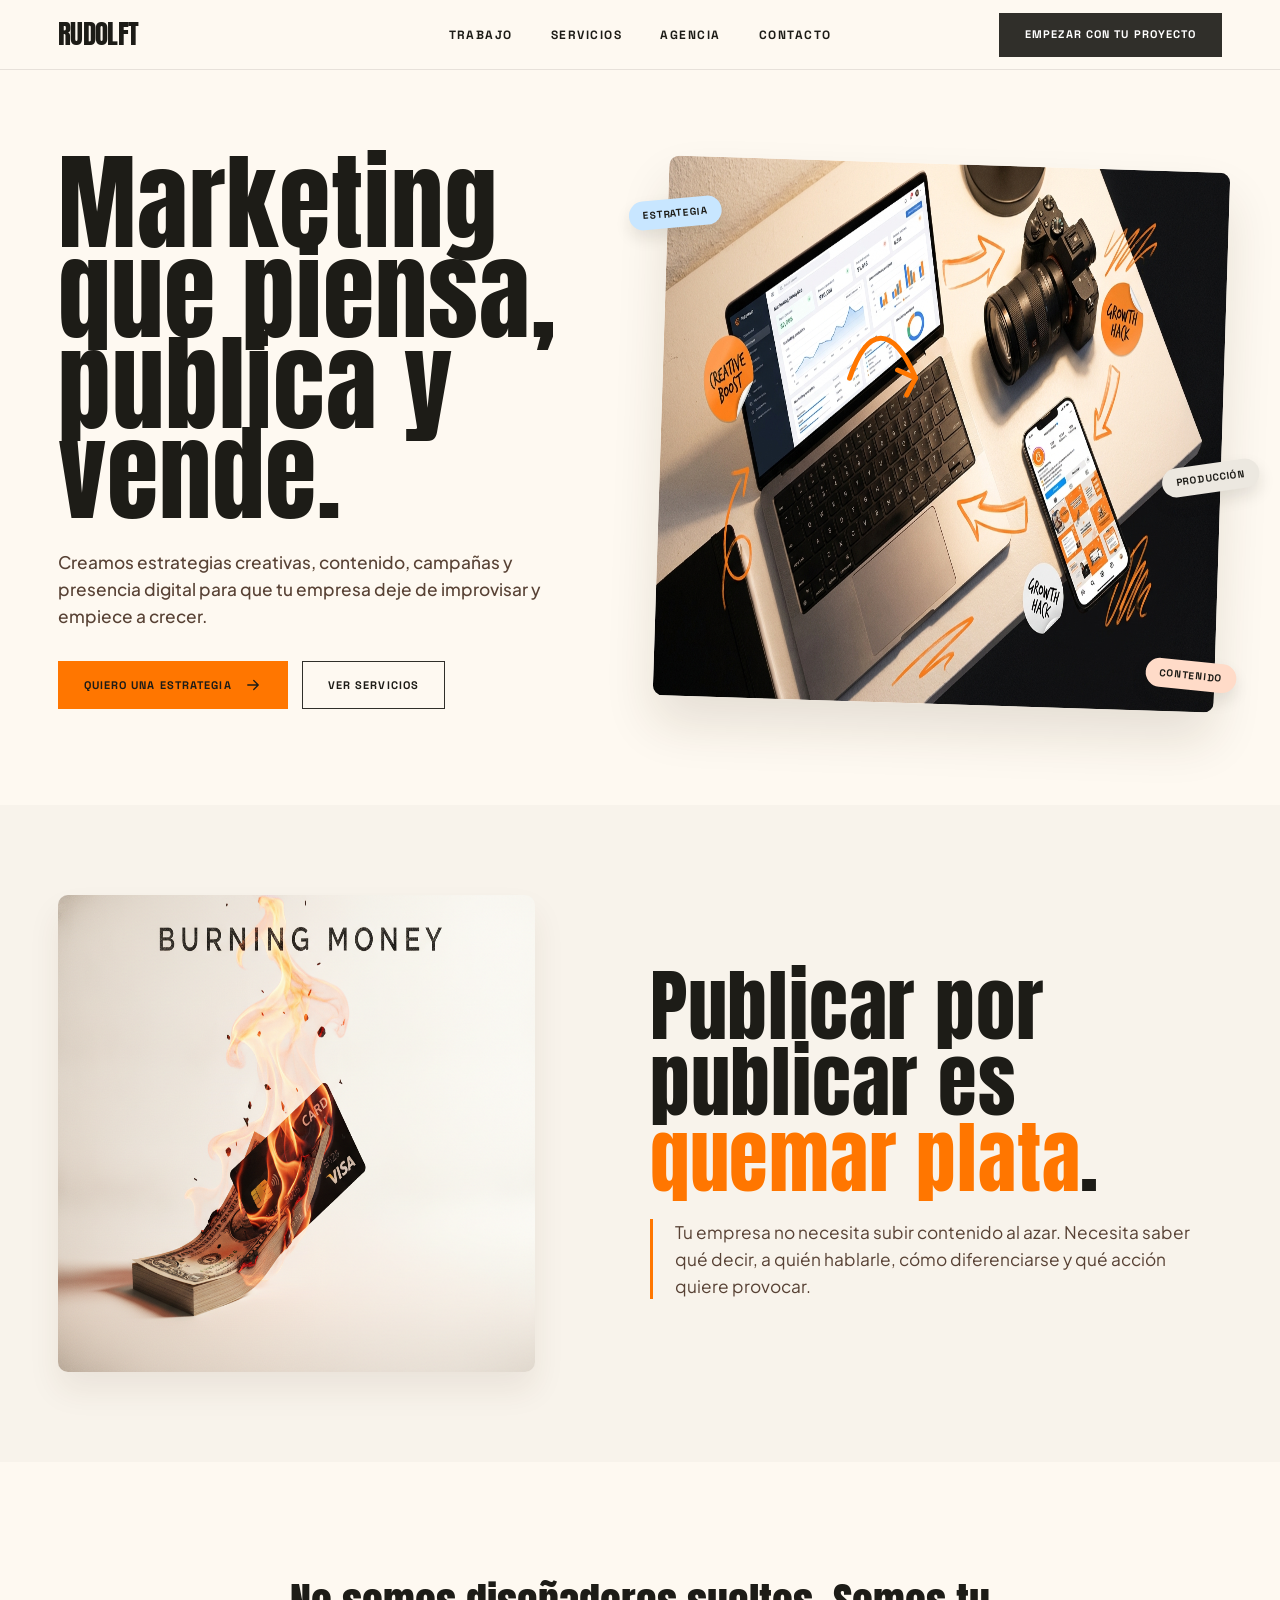
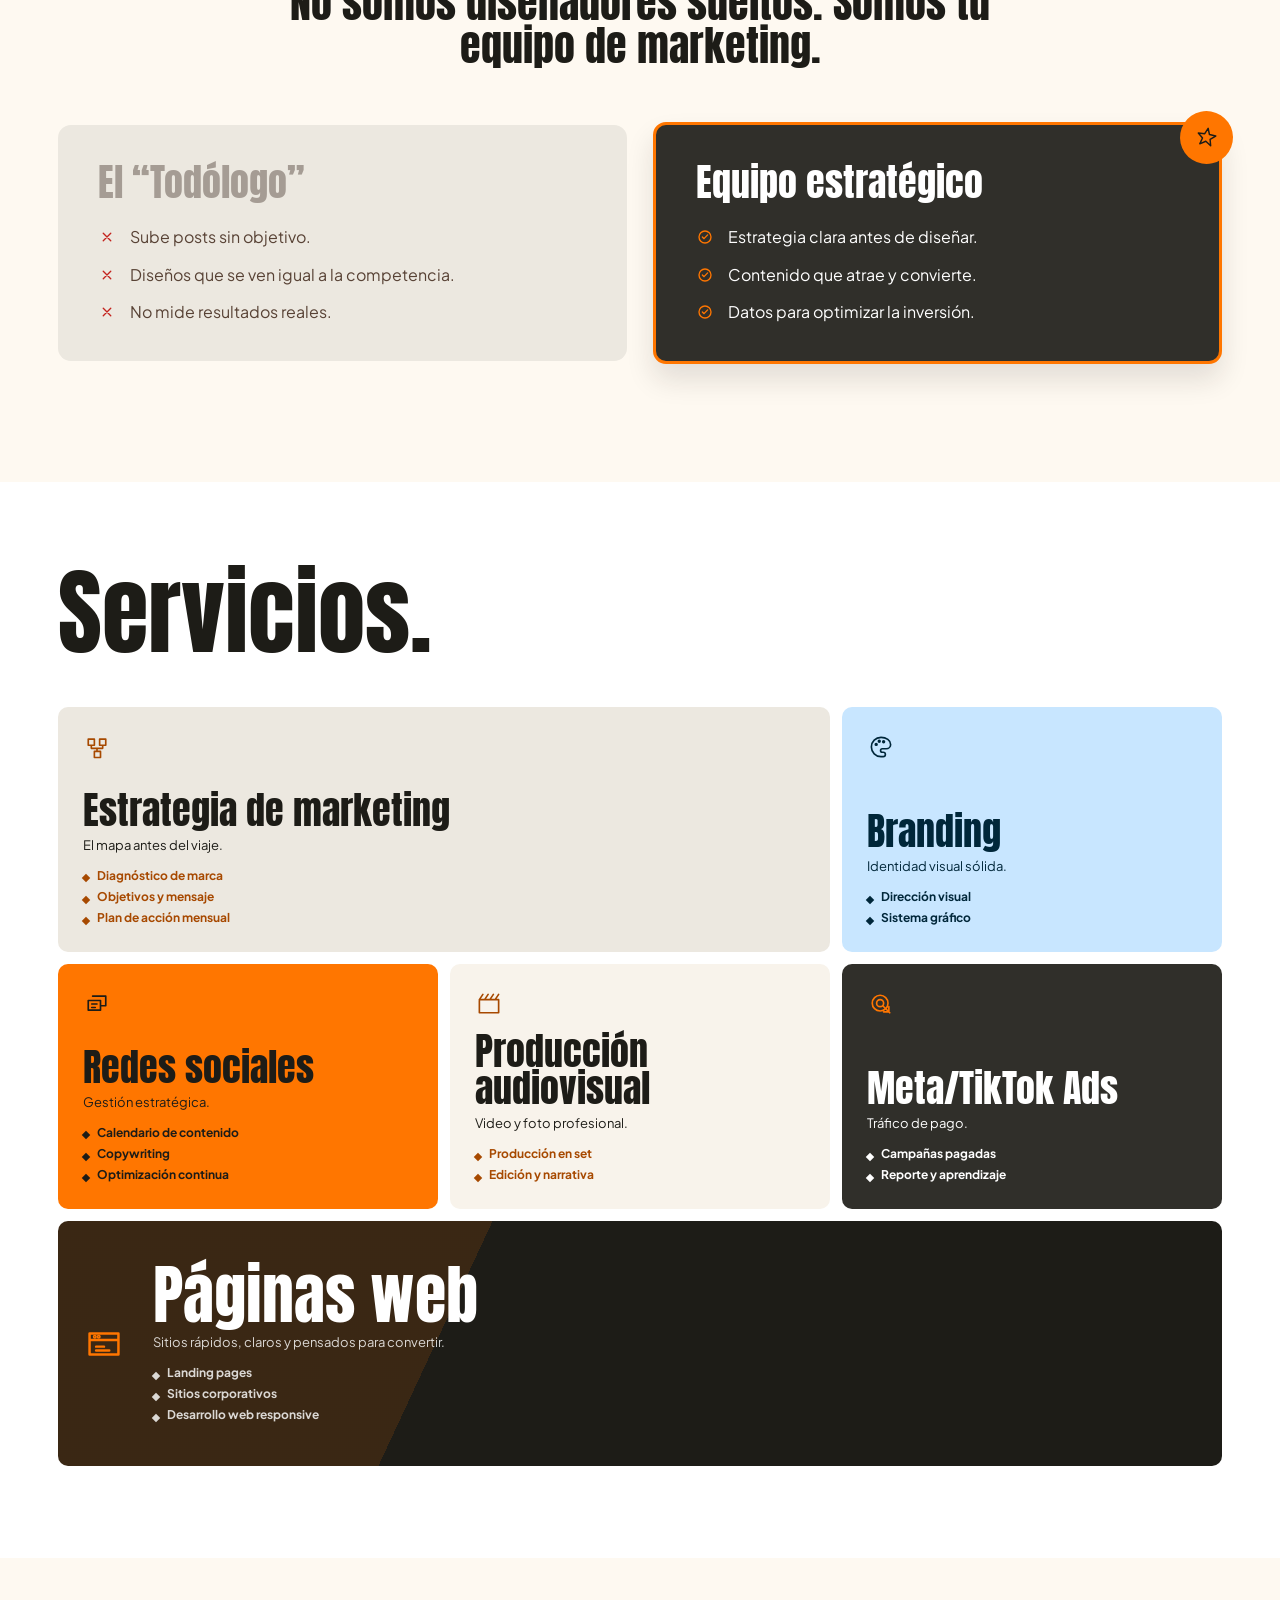
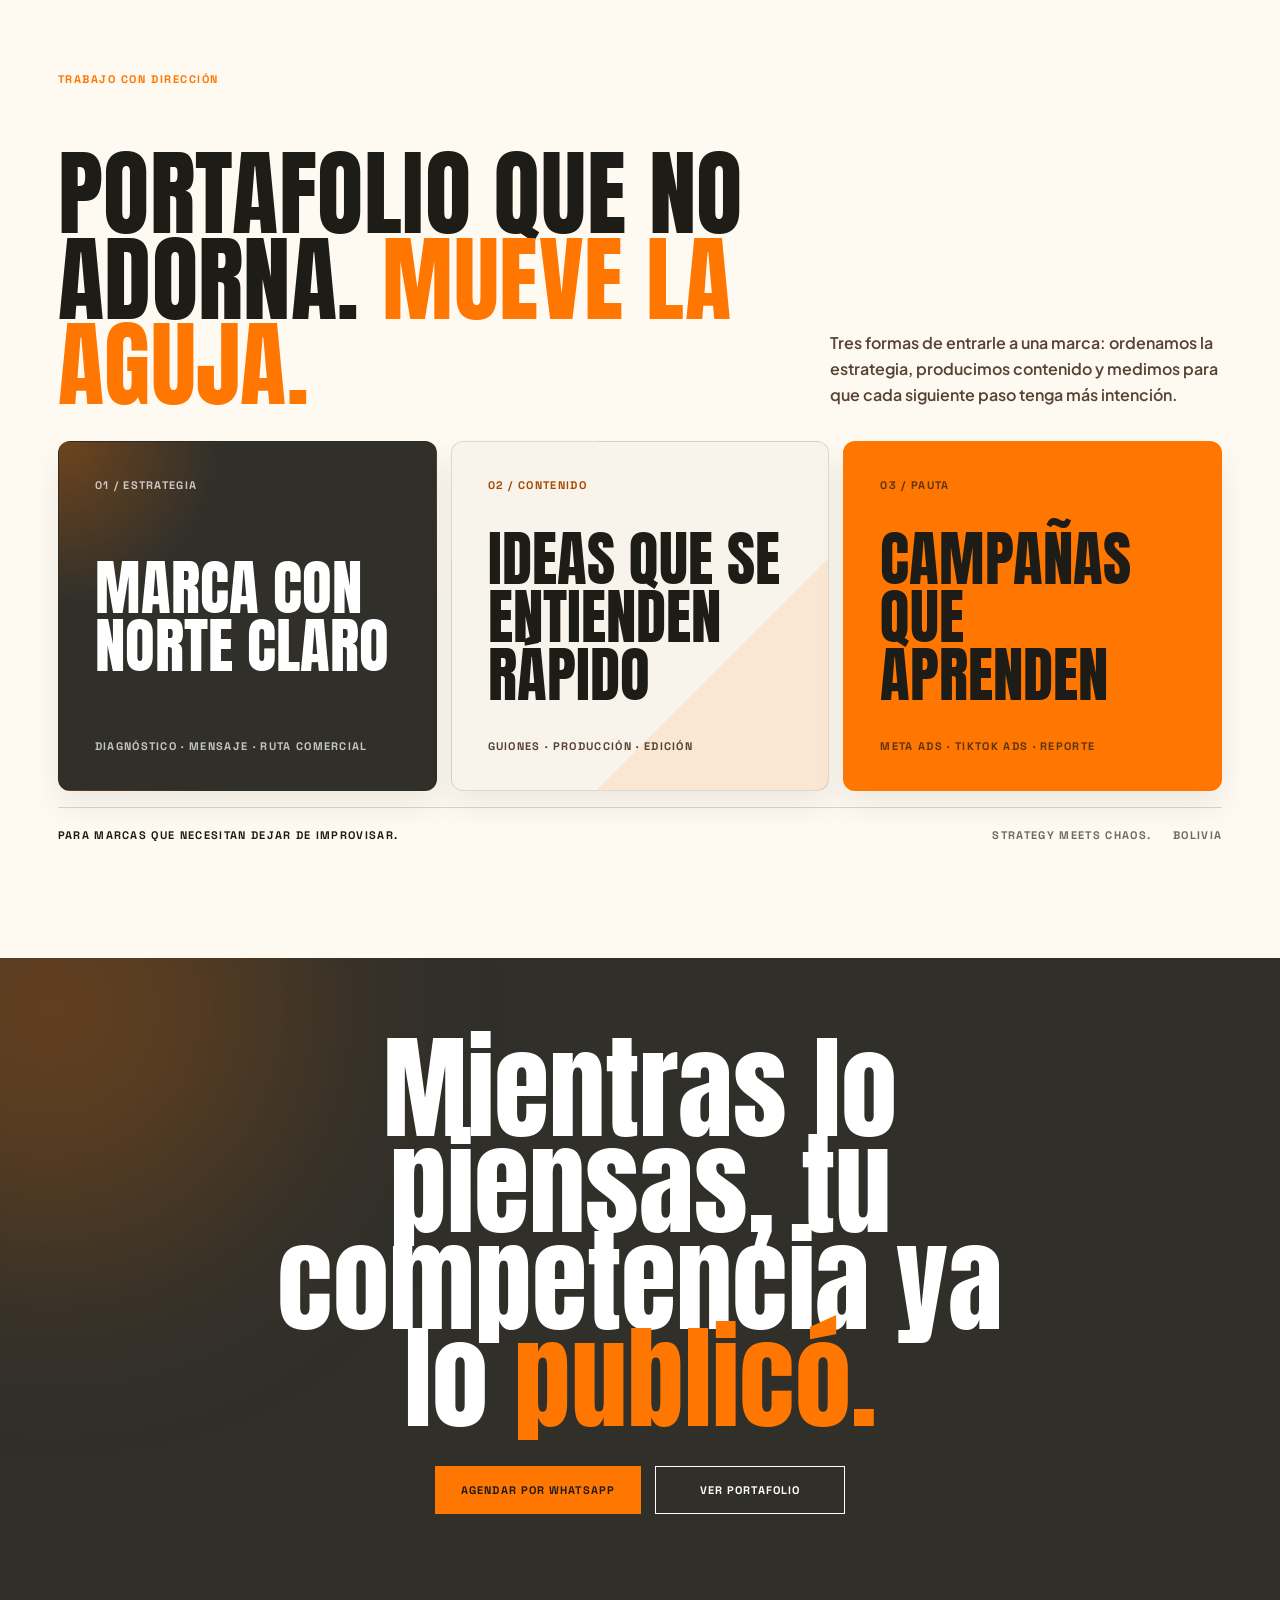
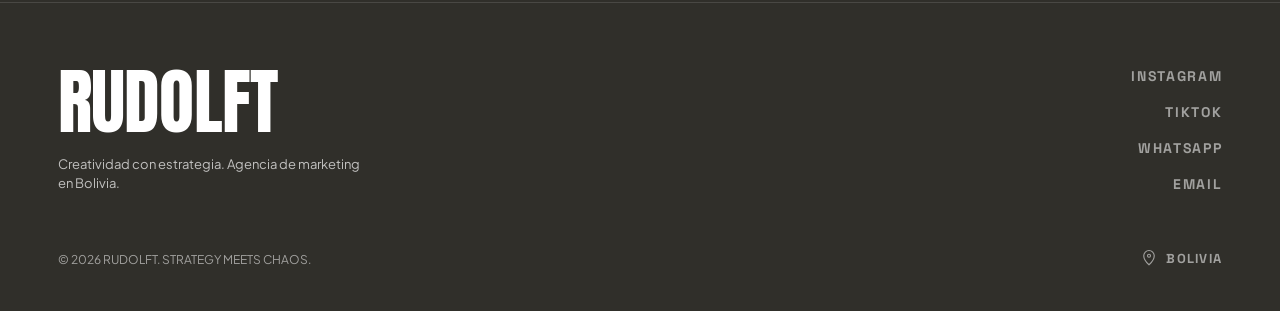
==== commit 090e3403: "fix:fix all frontend" ====
--- a/index.html
+++ b/index.html
@@ -5,9 +5,26 @@
     <meta name="viewport" content="width=device-width, initial-scale=1" />
     <meta
       name="description"
-      content="Creative Archive, agencia de marketing estratégico, branding, contenido y publicidad digital."
+      content="Rudolft es una agencia de marketing estratégico en Bolivia: estrategia, branding, contenido, producción audiovisual y pauta digital para marcas que quieren crecer."
     />
-    <title>Creative Archive — Marketing Agency</title>
+    <meta name="theme-color" content="#ff7600" />
+    <meta property="og:type" content="website" />
+    <meta property="og:title" content="Rudolft — Marketing que piensa, publica y vende" />
+    <meta
+      property="og:description"
+      content="Estrategia, contenido y ejecución para marcas que quieren moverse con dirección."
+    />
+    <meta property="og:image" content="https://henryriveram.github.io/Landing-Page-Rudolft/assets/hero-marketing.png" />
+    <meta property="og:locale" content="es_BO" />
+    <meta name="twitter:card" content="summary_large_image" />
+    <meta name="twitter:title" content="Rudolft — Marketing que piensa, publica y vende" />
+    <meta
+      name="twitter:description"
+      content="Estrategia, contenido y ejecución para marcas que quieren moverse con dirección."
+    />
+    <meta name="twitter:image" content="https://henryriveram.github.io/Landing-Page-Rudolft/assets/hero-marketing.png" />
+    <title>Rudolft — Marketing que piensa, publica y vende</title>
+    <link rel="icon" href="assets/favicon.svg" type="image/svg+xml" />
     <link rel="preconnect" href="https://fonts.googleapis.com" />
     <link rel="preconnect" href="https://fonts.gstatic.com" crossorigin />
     <link
@@ -22,7 +39,7 @@
 
     <header class="site-header">
       <div class="container header-inner">
-        <a class="brand" href="#inicio" aria-label="Creative Archive, inicio">
+        <a class="brand" href="#inicio" aria-label="Rudolft, inicio">
           RUDOLFT
         </a>
 
@@ -38,13 +55,39 @@
         </button>
 
         <nav class="primary-navigation" id="primary-navigation" aria-label="Navegación principal">
-          <a href="#problema">Trabajo</a>
+          <div class="mobile-menu-intro" aria-hidden="true">
+            <span>Menú Rudolft</span>
+            <p>Estrategia, contenido y ejecución para marcas que quieren moverse con dirección.</p>
+          </div>
+          <a href="#portafolio">Trabajo</a>
           <a href="#servicios">Servicios</a>
           <a href="about.html">Agencia</a>
           <a href="#contacto">Contacto</a>
+          <a
+            class="mobile-menu-cta"
+            href="https://wa.me/59168519438?text=Hola%20Rudolft%2C%20quiero%20una%20estrategia%20para%20mi%20marca.%20%C2%BFPodemos%20hablar%3F"
+            target="_blank"
+            rel="noreferrer"
+          >
+            Empezar proyecto
+            <svg aria-hidden="true" viewBox="0 0 24 24">
+              <path d="M5 12h13M13 6l6 6-6 6" />
+            </svg>
+          </a>
+          <div class="mobile-menu-foot" aria-hidden="true">
+            <span>Strategy meets chaos.</span>
+            <span>Bolivia</span>
+          </div>
         </nav>
 
-        <a class="button button-dark header-cta" href="#contacto">Empezar Con Tu Proyecto</a>
+        <a
+          class="button button-dark header-cta"
+          href="https://wa.me/59168519438?text=Hola%20Rudolft%2C%20quiero%20una%20estrategia%20para%20mi%20marca.%20%C2%BFPodemos%20hablar%3F"
+          target="_blank"
+          rel="noreferrer"
+        >
+          Empezar Con Tu Proyecto
+        </a>
       </div>
     </header>
 
@@ -63,7 +106,12 @@
               empresa deje de improvisar y empiece a crecer.
             </p>
             <div class="button-row">
-              <a class="button button-orange" href="#contacto">
+              <a
+                class="button button-orange"
+                href="https://wa.me/59168519438?text=Hola%20Rudolft%2C%20quiero%20una%20estrategia%20para%20mi%20marca.%20%C2%BFPodemos%20hablar%3F"
+                target="_blank"
+                rel="noreferrer"
+              >
                 Quiero una estrategia
                 <svg aria-hidden="true" viewBox="0 0 24 24">
                   <path d="M5 12h13M13 6l6 6-6 6" />
@@ -191,6 +239,11 @@
               <div>
                 <h3>Estrategia de marketing</h3>
                 <p>El mapa antes del viaje.</p>
+                <ul>
+                  <li>Diagnóstico de marca</li>
+                  <li>Objetivos y mensaje</li>
+                  <li>Plan de acción mensual</li>
+                </ul>
               </div>
             </article>
 
@@ -204,6 +257,10 @@
               <div>
                 <h3>Branding</h3>
                 <p>Identidad visual sólida.</p>
+                <ul>
+                  <li>Dirección visual</li>
+                  <li>Sistema gráfico</li>
+                </ul>
               </div>
             </article>
 
@@ -214,6 +271,11 @@
               <div>
                 <h3>Redes sociales</h3>
                 <p>Gestión estratégica.</p>
+                <ul>
+                  <li>Calendario de contenido</li>
+                  <li>Copywriting</li>
+                  <li>Optimización continua</li>
+                </ul>
               </div>
             </article>
 
@@ -224,6 +286,10 @@
               <div>
                 <h3>Producción<br />audiovisual</h3>
                 <p>Video y foto profesional.</p>
+                <ul>
+                  <li>Producción en set</li>
+                  <li>Edición y narrativa</li>
+                </ul>
               </div>
             </article>
 
@@ -236,8 +302,66 @@
               <div>
                 <h3>Meta/TikTok Ads</h3>
                 <p>Tráfico de pago.</p>
-              </div>
-            </article>
+                <ul>
+                  <li>Campañas pagadas</li>
+                  <li>Reporte y aprendizaje</li>
+                </ul>
+              </div>
+            </article>
+
+            <article class="service-card service-web">
+              <svg class="service-icon" aria-hidden="true" viewBox="0 0 32 32">
+                <path d="M5 8h22v16H5zM5 13h22M10 18h6M10 21h10" />
+                <circle cx="9" cy="10.5" r=".6" />
+                <circle cx="12" cy="10.5" r=".6" />
+              </svg>
+              <div>
+                <h3>Páginas web</h3>
+                <p>Sitios rápidos, claros y pensados para convertir.</p>
+                <ul>
+                  <li>Landing pages</li>
+                  <li>Sitios corporativos</li>
+                  <li>Desarrollo web responsive</li>
+                </ul>
+              </div>
+            </article>
+          </div>
+        </div>
+      </section>
+
+      <section class="portfolio" id="portafolio">
+        <div class="container">
+          <div class="portfolio-heading">
+            <p class="section-kicker">Trabajo con dirección</p>
+            <h2>Portafolio que no adorna. <span>Mueve la aguja.</span></h2>
+            <p>
+              Tres formas de entrarle a una marca: ordenamos la estrategia, producimos contenido y
+              medimos para que cada siguiente paso tenga más intención.
+            </p>
+          </div>
+
+          <div class="portfolio-grid">
+            <article class="portfolio-card portfolio-card-dark">
+              <p>01 / Estrategia</p>
+              <h3>Marca con norte claro</h3>
+              <span>Diagnóstico · Mensaje · Ruta comercial</span>
+            </article>
+            <article class="portfolio-card">
+              <p>02 / Contenido</p>
+              <h3>Ideas que se entienden rápido</h3>
+              <span>Guiones · Producción · Edición</span>
+            </article>
+            <article class="portfolio-card portfolio-card-orange">
+              <p>03 / Pauta</p>
+              <h3>Campañas que aprenden</h3>
+              <span>Meta Ads · TikTok Ads · Reporte</span>
+            </article>
+          </div>
+
+          <div class="proof-strip" aria-label="Prueba social">
+            <span>Para marcas que necesitan dejar de improvisar.</span>
+            <span>Strategy meets chaos.</span>
+            <span>Bolivia</span>
           </div>
         </div>
       </section>
@@ -252,14 +376,32 @@
             lo <span>publicó.</span>
           </h2>
           <div class="button-row closing-buttons">
-            <a class="button button-orange" href="https://wa.me/" target="_blank" rel="noreferrer">
+            <a
+              class="button button-orange"
+              href="https://wa.me/59168519438?text=Hola%20Rudolft%2C%20quiero%20una%20estrategia%20para%20mi%20marca.%20%C2%BFPodemos%20hablar%3F"
+              target="_blank"
+              rel="noreferrer"
+            >
               Agendar por WhatsApp
             </a>
-            <a class="button button-light-outline" href="#servicios">Ver portafolio</a>
+            <a class="button button-light-outline" href="#portafolio">Ver portafolio</a>
           </div>
         </div>
       </section>
     </main>
+
+    <a
+      class="floating-whatsapp"
+      href="https://wa.me/59168519438?text=Hola%20Rudolft%2C%20quiero%20una%20estrategia%20para%20mi%20marca.%20%C2%BFPodemos%20hablar%3F"
+      target="_blank"
+      rel="noreferrer"
+      aria-label="Escribir a Rudolft por WhatsApp"
+    >
+      WhatsApp
+      <svg aria-hidden="true" viewBox="0 0 24 24">
+        <path d="M5 12h13M13 6l6 6-6 6" />
+      </svg>
+    </a>
 
     <footer class="site-footer">
       <div class="container footer-grid">
@@ -273,8 +415,14 @@
           <nav aria-label="Redes sociales">
             <a href="https://www.instagram.com/rudolft_c/" target="_blank" rel="noreferrer">Instagram</a>
             <a href="https://www.tiktok.com/@rudolft_c" target="_blank" rel="noreferrer">TikTok</a>
-            <a href="https://wa.me/" target="_blank" rel="noreferrer">WhatsApp</a>
-            <a href="mailto:hola@rudolft.com">Email</a>
+            <a
+              href="https://wa.me/59168519438?text=Hola%20Rudolft%2C%20quiero%20una%20estrategia%20para%20mi%20marca.%20%C2%BFPodemos%20hablar%3F"
+              target="_blank"
+              rel="noreferrer"
+            >
+              WhatsApp
+            </a>
+            <a href="mailto:rudolftngdm@gmail.com">Email</a>
           </nav>
           <p class="location">
             <svg aria-hidden="true" viewBox="0 0 24 24">
--- a/styles.css
+++ b/styles.css
@@ -53,6 +53,11 @@
   -webkit-tap-highlight-color: transparent;
 }
 
+button {
+  color: inherit;
+  font: inherit;
+}
+
 button:focus-visible,
 a:focus-visible {
   outline: 3px solid var(--orange);
@@ -136,6 +141,16 @@
 }
 
 .menu-toggle {
+  display: none;
+}
+
+.mobile-menu-intro,
+.mobile-menu-cta,
+.mobile-menu-foot {
+  display: none;
+}
+
+.floating-whatsapp {
   display: none;
 }
 
@@ -536,7 +551,7 @@
 .services-grid {
   display: grid;
   grid-template-columns: repeat(3, 1fr);
-  grid-template-rows: repeat(2, 190px);
+  grid-template-rows: repeat(3, minmax(245px, auto));
   gap: 12px;
 }
 
@@ -578,6 +593,33 @@
   line-height: 1.4;
 }
 
+.service-card ul {
+  display: grid;
+  gap: 5px;
+  margin: 14px 0 0;
+  padding: 0;
+  list-style: none;
+}
+
+.service-card li {
+  position: relative;
+  padding-left: 14px;
+  font-size: 12px;
+  font-weight: 700;
+  line-height: 1.35;
+}
+
+.service-card li::before {
+  content: "";
+  position: absolute;
+  top: 0.62em;
+  left: 0;
+  width: 6px;
+  height: 6px;
+  background: currentColor;
+  transform: rotate(45deg);
+}
+
 .service-strategy {
   grid-column: span 2;
   background: var(--stone);
@@ -615,6 +657,178 @@
 
 .service-ads .service-icon {
   color: var(--orange);
+}
+
+.service-web {
+  grid-column: span 3;
+  display: grid;
+  grid-template-columns: auto minmax(0, 1fr);
+  gap: 28px;
+  align-items: center;
+  background:
+    linear-gradient(115deg, rgb(255 118 0 / 13%) 0 34%, transparent 34% 100%),
+    var(--ink);
+  color: white;
+}
+
+.service-web .service-icon {
+  width: 42px;
+  height: 42px;
+  color: var(--orange);
+}
+
+.service-web h3 {
+  font-size: clamp(46px, 5vw, 70px);
+}
+
+.service-web p,
+.service-web li {
+  color: rgb(255 255 255 / 82%);
+}
+
+.portfolio {
+  overflow: hidden;
+  background: var(--cream);
+}
+
+.portfolio .container {
+  padding-block: clamp(78px, 9vw, 122px);
+}
+
+.portfolio-heading {
+  display: grid;
+  grid-template-columns: minmax(0, 1.1fr) minmax(280px, 0.62fr);
+  gap: clamp(28px, 6vw, 88px);
+  align-items: end;
+  margin-bottom: 34px;
+}
+
+.portfolio-heading .section-kicker {
+  grid-column: 1 / -1;
+  margin-bottom: -10px;
+}
+
+.portfolio-heading h2 {
+  max-width: 960px;
+  margin: 0;
+  font-family: var(--heading);
+  font-size: clamp(58px, 7.4vw, 108px);
+  font-weight: 400;
+  letter-spacing: 0.005em;
+  line-height: 0.9;
+  text-transform: uppercase;
+}
+
+.portfolio-heading h2 span {
+  color: var(--orange);
+}
+
+.portfolio-heading > p:not(.section-kicker) {
+  margin: 0;
+  color: var(--brown);
+  font-size: clamp(15px, 1.25vw, 18px);
+  font-weight: 600;
+  line-height: 1.6;
+}
+
+.portfolio-grid {
+  display: grid;
+  grid-template-columns: repeat(3, minmax(0, 1fr));
+  gap: 14px;
+}
+
+.portfolio-card {
+  min-height: 350px;
+  display: flex;
+  flex-direction: column;
+  justify-content: space-between;
+  padding: clamp(24px, 3vw, 36px);
+  border: 1px solid rgb(29 28 23 / 12%);
+  border-radius: 12px;
+  background:
+    linear-gradient(135deg, transparent 0 68%, rgb(255 118 0 / 10%) 68% 100%),
+    var(--soft);
+  box-shadow: 0 16px 30px rgb(29 28 23 / 7%);
+  transition:
+    transform 180ms ease,
+    box-shadow 180ms ease;
+}
+
+.portfolio-card:hover {
+  transform: translateY(-5px);
+  box-shadow: 0 24px 44px rgb(29 28 23 / 12%);
+}
+
+.portfolio-card p,
+.portfolio-card span {
+  margin: 0;
+  font-family: var(--label);
+  font-size: 11px;
+  font-weight: 800;
+  letter-spacing: 0.12em;
+  line-height: 1.35;
+  text-transform: uppercase;
+}
+
+.portfolio-card p {
+  color: var(--orange-deep);
+}
+
+.portfolio-card h3 {
+  max-width: 380px;
+  margin: 0;
+  font-family: var(--heading);
+  font-size: clamp(44px, 4.8vw, 68px);
+  font-weight: 400;
+  line-height: 0.95;
+  text-transform: uppercase;
+}
+
+.portfolio-card span {
+  color: var(--brown);
+}
+
+.portfolio-card-dark {
+  background:
+    radial-gradient(circle at 0 0, rgb(255 118 0 / 30%), transparent 32%),
+    var(--charcoal);
+  color: white;
+}
+
+.portfolio-card-dark p,
+.portfolio-card-dark span {
+  color: rgb(255 255 255 / 72%);
+}
+
+.portfolio-card-orange {
+  border-color: transparent;
+  background: var(--orange);
+}
+
+.portfolio-card-orange p,
+.portfolio-card-orange span {
+  color: rgb(29 28 23 / 72%);
+}
+
+.proof-strip {
+  display: grid;
+  grid-template-columns: 1fr auto auto;
+  gap: 22px;
+  align-items: center;
+  margin-top: 16px;
+  padding: 20px 0 0;
+  border-top: 1px solid rgb(29 28 23 / 16%);
+  color: rgb(29 28 23 / 64%);
+  font-family: var(--label);
+  font-size: 11px;
+  font-weight: 800;
+  letter-spacing: 0.12em;
+  line-height: 1.3;
+  text-transform: uppercase;
+}
+
+.proof-strip span:first-child {
+  color: var(--ink);
 }
 
 .about-hero {
@@ -724,7 +938,7 @@
   color: white;
   font-size: clamp(57px, 6.7vw, 96px);
   letter-spacing: 0.01em;
-  line-height: 0.9;
+  line-height: 1;
   text-transform: uppercase;
 }
 
@@ -820,6 +1034,32 @@
   line-height: 1.5;
 }
 
+.manifesto-strip {
+  padding-block: 0 clamp(82px, 9vw, 124px);
+}
+
+.manifesto-strip p {
+  margin: 0 0 14px;
+  color: var(--orange);
+  font-family: var(--label);
+  font-size: 11px;
+  font-weight: 700;
+  letter-spacing: 0.14em;
+  text-transform: uppercase;
+}
+
+.manifesto-strip h2 {
+  max-width: 1120px;
+  margin: 0;
+  color: white;
+  font-family: var(--heading);
+  font-size: clamp(46px, 6.2vw, 92px);
+  font-weight: 400;
+  letter-spacing: 0.005em;
+  line-height: 1.02;
+  text-transform: uppercase;
+}
+
 .team-section {
   background: var(--cream);
 }
@@ -845,7 +1085,7 @@
   max-width: 900px;
   font-size: clamp(58px, 7.6vw, 112px);
   letter-spacing: 0.005em;
-  line-height: 0.9;
+  line-height: 1.02;
   text-transform: uppercase;
 }
 
@@ -870,6 +1110,34 @@
 
 .team-card {
   min-width: 0;
+}
+
+.team-card-lead {
+  grid-column: span 2;
+}
+
+.team-card-lead .team-photo {
+  aspect-ratio: 16 / 12;
+}
+
+.team-card-lead .team-photo img {
+  object-position: center var(--team-photo-y, 35%);
+}
+
+.team-card-santiago {
+  --team-photo-y: 35%;
+}
+
+.team-card-sergio-toledo {
+  --team-photo-y: 8%;
+}
+
+.team-card-lead h3 {
+  font-size: clamp(50px, 5.5vw, 78px);
+}
+
+.team-card-lead .team-meta {
+  max-width: 720px;
 }
 
 .team-photo {
@@ -911,7 +1179,7 @@
 
 .team-photo-sober {
   z-index: 0;
-  filter: grayscale(1) contrast(1.1) brightness(0.72);
+  filter: saturate(0.72) contrast(1.04) brightness(0.84);
   transform: scale(1.03);
 }
 
@@ -972,7 +1240,7 @@
 }
 
 .team-meta p {
-  grid-row: span 2;
+  grid-row: span 3;
   margin: 3px 0 0;
   color: var(--orange-deep);
   font-family: var(--label);
@@ -993,6 +1261,15 @@
   font-size: 13px;
   font-weight: 600;
   line-height: 1.35;
+}
+
+.team-meta small {
+  max-width: 360px;
+  margin-top: 11px;
+  color: rgb(88 66 53 / 78%);
+  font-size: 12px;
+  font-weight: 500;
+  line-height: 1.55;
 }
 
 .about-cta {
@@ -1014,11 +1291,11 @@
 }
 
 .about-cta h2 {
-  max-width: 930px;
+  max-width: 1110px;
   margin: 0 auto 36px;
-  font-size: clamp(68px, 9vw, 128px);
+  font-size: clamp(58px, 8.2vw, 112px);
   letter-spacing: 0.005em;
-  line-height: 0.86;
+  line-height: 0.98;
   text-transform: uppercase;
 }
 
@@ -1182,6 +1459,19 @@
   .team-grid {
     grid-template-columns: repeat(3, minmax(0, 1fr));
   }
+
+  .team-card-lead {
+    grid-column: span 3;
+  }
+
+  .portfolio-heading {
+    grid-template-columns: 1fr;
+    gap: 22px;
+  }
+
+  .portfolio-heading .section-kicker {
+    margin-bottom: 0;
+  }
 }
 
 @media (max-width: 860px) {
@@ -1191,6 +1481,12 @@
 
   .site-header {
     height: 64px;
+  }
+
+  body.menu-open .site-header {
+    border-bottom-color: rgb(29 28 23 / 18%);
+    background: #ff7a10;
+    backdrop-filter: none;
   }
 
   .header-inner {
@@ -1215,16 +1511,24 @@
     gap: 6px;
     padding: 0;
     border: 0;
+    color: var(--ink);
     background: transparent;
     cursor: pointer;
+    touch-action: manipulation;
+    -webkit-appearance: none;
+    appearance: none;
   }
 
   .menu-toggle span {
     width: 25px;
-    height: 2px;
+    height: 3px;
     display: block;
-    background: currentColor;
+    background: var(--ink);
     transition: transform 180ms ease;
+  }
+
+  body.menu-open .menu-toggle {
+    color: var(--ink);
   }
 
   .menu-toggle[aria-expanded="true"] span:first-child {
@@ -1237,30 +1541,158 @@
 
   .primary-navigation {
     position: fixed;
-    inset: 0;
+    inset: 64px 0 0;
     z-index: 101;
     display: flex;
     flex-direction: column;
-    justify-content: center;
-    gap: 27px;
-    background: var(--cream);
+    justify-content: flex-start;
+    align-items: stretch;
+    gap: 0;
+    height: calc(100dvh - 64px);
+    padding: 26px var(--gutter) max(24px, env(safe-area-inset-bottom));
+    background:
+      linear-gradient(120deg, rgb(255 255 255 / 17%) 0 17%, transparent 17% 100%),
+      radial-gradient(circle at 88% 12%, rgb(29 28 23 / 12%), transparent 29%),
+      linear-gradient(160deg, #ff8c36 0%, var(--orange) 47%, #ed6400 100%);
+    box-shadow: 0 30px 60px rgb(29 28 23 / 22%);
+    counter-reset: mobile-nav;
     visibility: hidden;
     opacity: 0;
+    overflow-y: auto;
+    pointer-events: none;
+    transform: translateY(-10px);
     transition:
       opacity 180ms ease,
+      transform 180ms ease,
       visibility 180ms ease;
   }
 
   .primary-navigation.is-open {
     visibility: visible;
     opacity: 1;
-  }
-
-  .primary-navigation a {
+    pointer-events: auto;
+    transform: translateY(0);
+  }
+
+  .mobile-menu-intro {
+    display: grid;
+    grid-template-columns: minmax(0, 0.8fr) minmax(0, 1.2fr);
+    gap: 18px;
+    align-items: start;
+    padding-bottom: clamp(24px, 7vh, 46px);
+    border-bottom: 1px solid rgb(29 28 23 / 22%);
+  }
+
+  .mobile-menu-intro span,
+  .mobile-menu-foot span {
+    font-family: var(--label);
+    font-size: 11px;
+    font-weight: 800;
+    letter-spacing: 0.14em;
+    line-height: 1.2;
+    text-transform: uppercase;
+  }
+
+  .mobile-menu-intro p {
+    max-width: 230px;
+    margin: 0;
+    color: rgb(29 28 23 / 76%);
+    font-size: 13px;
+    font-weight: 700;
+    line-height: 1.45;
+  }
+
+  .primary-navigation > a:not(.mobile-menu-cta) {
+    min-height: clamp(62px, 11vh, 86px);
+    display: grid;
+    grid-template-columns: 34px minmax(0, 1fr) 26px;
+    gap: 12px;
+    align-items: center;
+    border-bottom: 1px solid rgb(29 28 23 / 20%);
+    color: var(--ink);
     font-family: var(--heading);
-    font-size: 46px;
+    font-size: clamp(40px, 12vw, 58px);
     font-weight: 400;
     letter-spacing: 0;
+    line-height: 0.94;
+    transition:
+      background-color 180ms ease,
+      transform 180ms ease;
+  }
+
+  .primary-navigation > a:not(.mobile-menu-cta)::before {
+    counter-increment: mobile-nav;
+    content: "0" counter(mobile-nav);
+    align-self: center;
+    color: rgb(29 28 23 / 54%);
+    font-family: var(--label);
+    font-size: 11px;
+    font-weight: 800;
+    letter-spacing: 0.08em;
+  }
+
+  .primary-navigation > a:not(.mobile-menu-cta)::after {
+    content: "→";
+    justify-self: end;
+    color: rgb(29 28 23 / 58%);
+    font-family: var(--label);
+    font-size: 20px;
+    font-weight: 800;
+    transform: translateX(-4px);
+    transition: transform 180ms ease;
+  }
+
+  .primary-navigation > a:not(.mobile-menu-cta):hover,
+  .primary-navigation > a:not(.mobile-menu-cta)[aria-current="page"] {
+    color: var(--ink);
+    background: rgb(29 28 23 / 7%);
+  }
+
+  .primary-navigation > a:not(.mobile-menu-cta):hover::after {
+    transform: translateX(0);
+  }
+
+  .mobile-menu-cta {
+    min-height: 56px;
+    display: flex;
+    align-items: center;
+    justify-content: space-between;
+    gap: 16px;
+    margin-top: auto;
+    padding: 18px 18px 17px;
+    border: 1px solid var(--ink);
+    background: var(--ink);
+    color: white;
+    font-family: var(--label);
+    font-size: 12px;
+    font-weight: 800;
+    letter-spacing: 0.12em;
+    line-height: 1;
+    text-transform: uppercase;
+  }
+
+  .mobile-menu-cta svg {
+    width: 22px;
+    height: 22px;
+    flex: 0 0 auto;
+    fill: none;
+    stroke: currentColor;
+    stroke-linecap: round;
+    stroke-linejoin: round;
+    stroke-width: 1.8;
+  }
+
+  .mobile-menu-foot {
+    display: flex;
+    justify-content: space-between;
+    gap: 18px;
+    margin-top: 18px;
+    color: rgb(29 28 23 / 66%);
+  }
+
+  body.menu-open button:focus-visible,
+  body.menu-open a:focus-visible {
+    outline-color: var(--ink);
   }
 
   .hero {
@@ -1331,15 +1763,61 @@
 
   .services-grid {
     grid-template-columns: 1fr 1fr;
-    grid-template-rows: repeat(3, 210px);
+    grid-template-rows: repeat(4, minmax(235px, auto));
   }
 
   .service-strategy {
     grid-column: span 2;
   }
 
-  .service-ads {
+  .service-ads,
+  .service-web {
     grid-column: span 2;
+  }
+
+  .portfolio-grid {
+    grid-template-columns: 1fr;
+  }
+
+  .portfolio-card {
+    min-height: 280px;
+  }
+
+  .proof-strip {
+    grid-template-columns: 1fr;
+    gap: 10px;
+  }
+
+  body:not(.menu-open) .floating-whatsapp {
+    position: fixed;
+    right: max(18px, env(safe-area-inset-right));
+    bottom: max(18px, env(safe-area-inset-bottom));
+    z-index: 90;
+    min-height: 52px;
+    display: inline-flex;
+    align-items: center;
+    gap: 10px;
+    padding: 16px 18px;
+    border: 1px solid rgb(29 28 23 / 16%);
+    background: var(--orange);
+    color: var(--ink);
+    box-shadow: 0 18px 36px rgb(29 28 23 / 18%);
+    font-family: var(--label);
+    font-size: 11px;
+    font-weight: 800;
+    letter-spacing: 0.12em;
+    line-height: 1;
+    text-transform: uppercase;
+  }
+
+  .floating-whatsapp svg {
+    width: 19px;
+    height: 19px;
+    fill: none;
+    stroke: currentColor;
+    stroke-linecap: round;
+    stroke-linejoin: round;
+    stroke-width: 1.8;
   }
 
   .closing {
@@ -1389,6 +1867,14 @@
     grid-template-columns: repeat(2, minmax(0, 1fr));
   }
 
+  .team-card-lead {
+    grid-column: span 2;
+  }
+
+  .team-card-lead .team-photo {
+    aspect-ratio: 16 / 11.5;
+  }
+
   .about-cta-inner {
     min-height: 480px;
   }
@@ -1470,17 +1956,48 @@
 
   .service-card,
   .service-strategy,
-  .service-ads {
+  .service-ads,
+  .service-web {
     grid-column: auto;
-    min-height: 190px;
+    min-height: 225px;
+  }
+
+  .service-web {
+    display: flex;
+    gap: 0;
+    align-items: stretch;
   }
 
   .service-card h3 {
     font-size: 36px;
   }
 
+  .service-web h3 {
+    font-size: 42px;
+  }
+
   .closing {
     min-height: 600px;
+  }
+
+  .portfolio .container {
+    padding-block: 68px 74px;
+  }
+
+  .portfolio-heading {
+    margin-bottom: 28px;
+  }
+
+  .portfolio-heading h2 {
+    font-size: clamp(52px, 15vw, 74px);
+  }
+
+  .portfolio-card {
+    min-height: 255px;
+  }
+
+  .portfolio-card h3 {
+    font-size: clamp(42px, 13vw, 62px);
   }
 
   .closing h2 {
@@ -1547,6 +2064,14 @@
     grid-template-columns: 1fr;
   }
 
+  .manifesto-strip {
+    padding-block: 0 76px;
+  }
+
+  .manifesto-strip h2 {
+    font-size: clamp(44px, 14vw, 66px);
+  }
+
   .team-section .container {
     padding-block: 68px 82px;
   }
@@ -1556,7 +2081,15 @@
     gap: 40px;
   }
 
+  .team-card-lead {
+    grid-column: auto;
+  }
+
   .team-photo {
+    aspect-ratio: 4 / 4.75;
+  }
+
+  .team-card-lead .team-photo {
     aspect-ratio: 4 / 4.75;
   }
 
@@ -1580,6 +2113,10 @@
 
   .team-card h3 {
     font-size: 38px;
+  }
+
+  .team-meta small {
+    max-width: none;
   }
 
   .about-cta-inner {
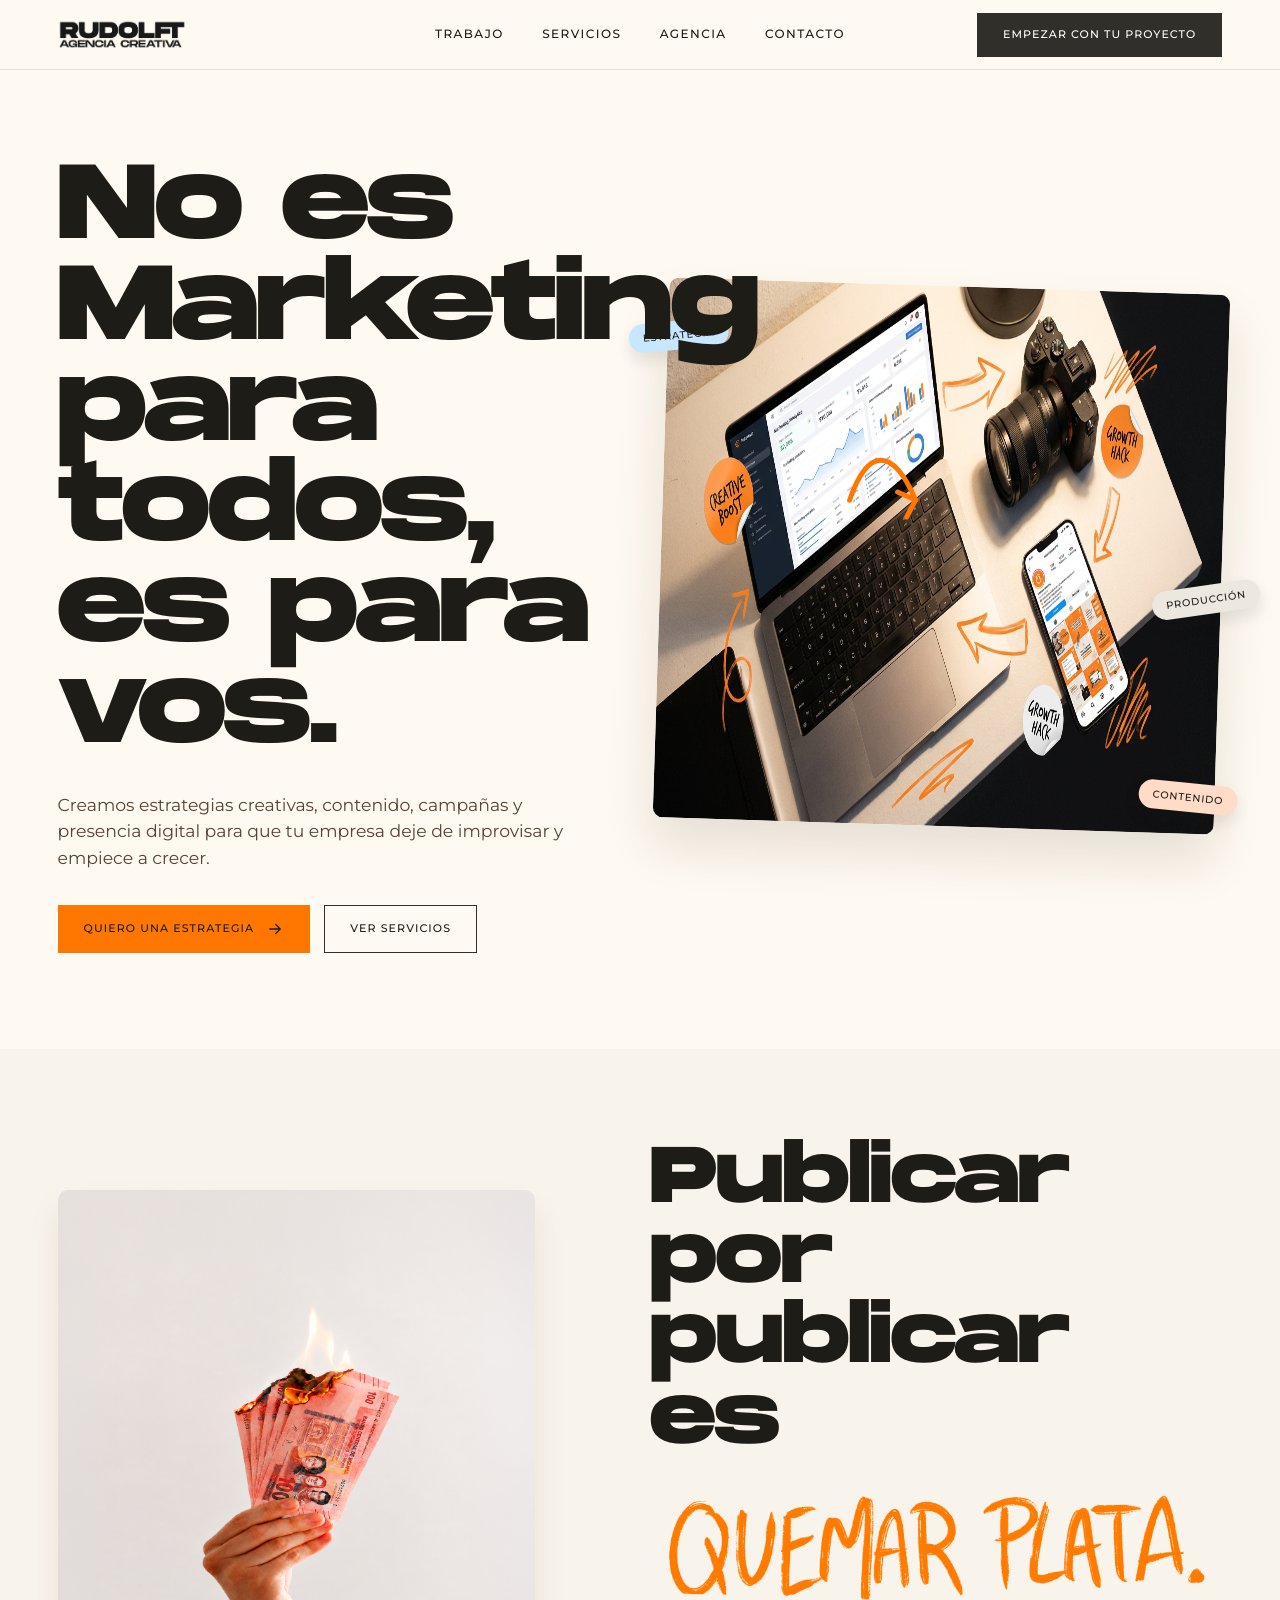
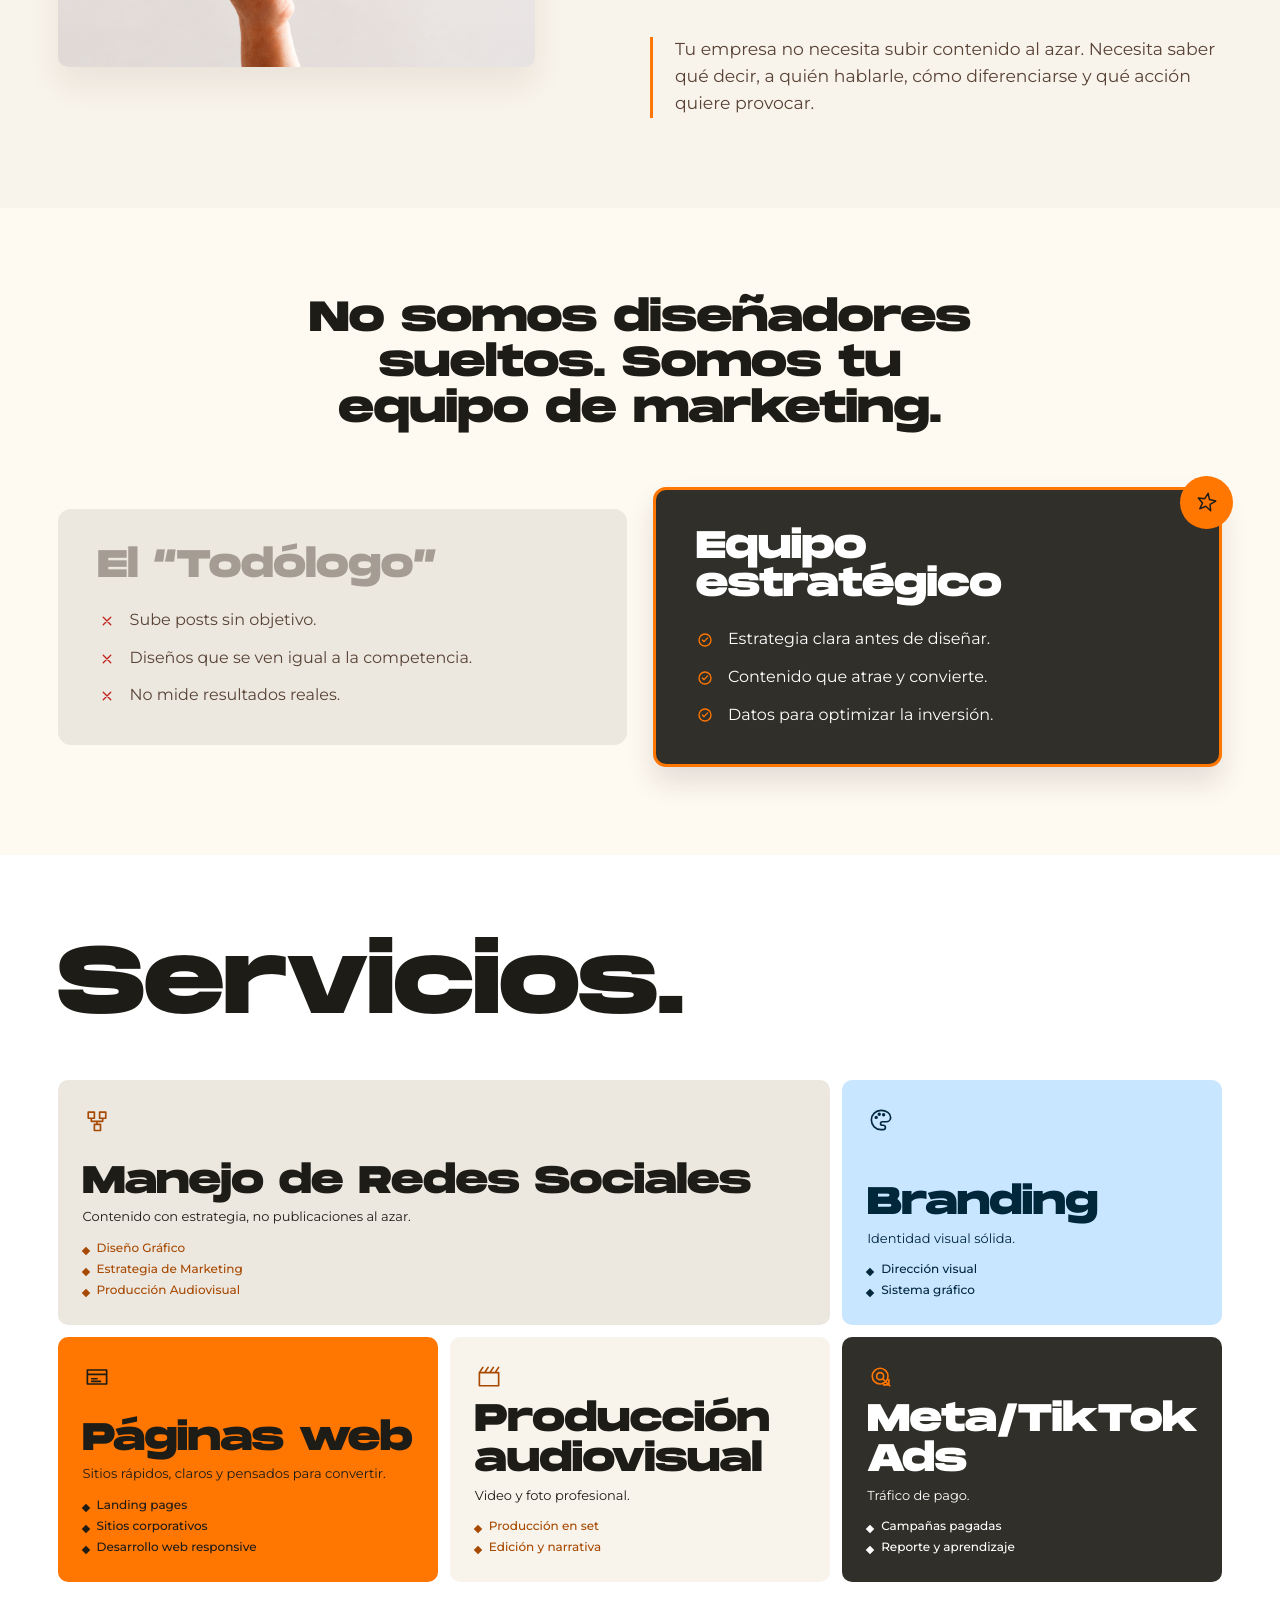
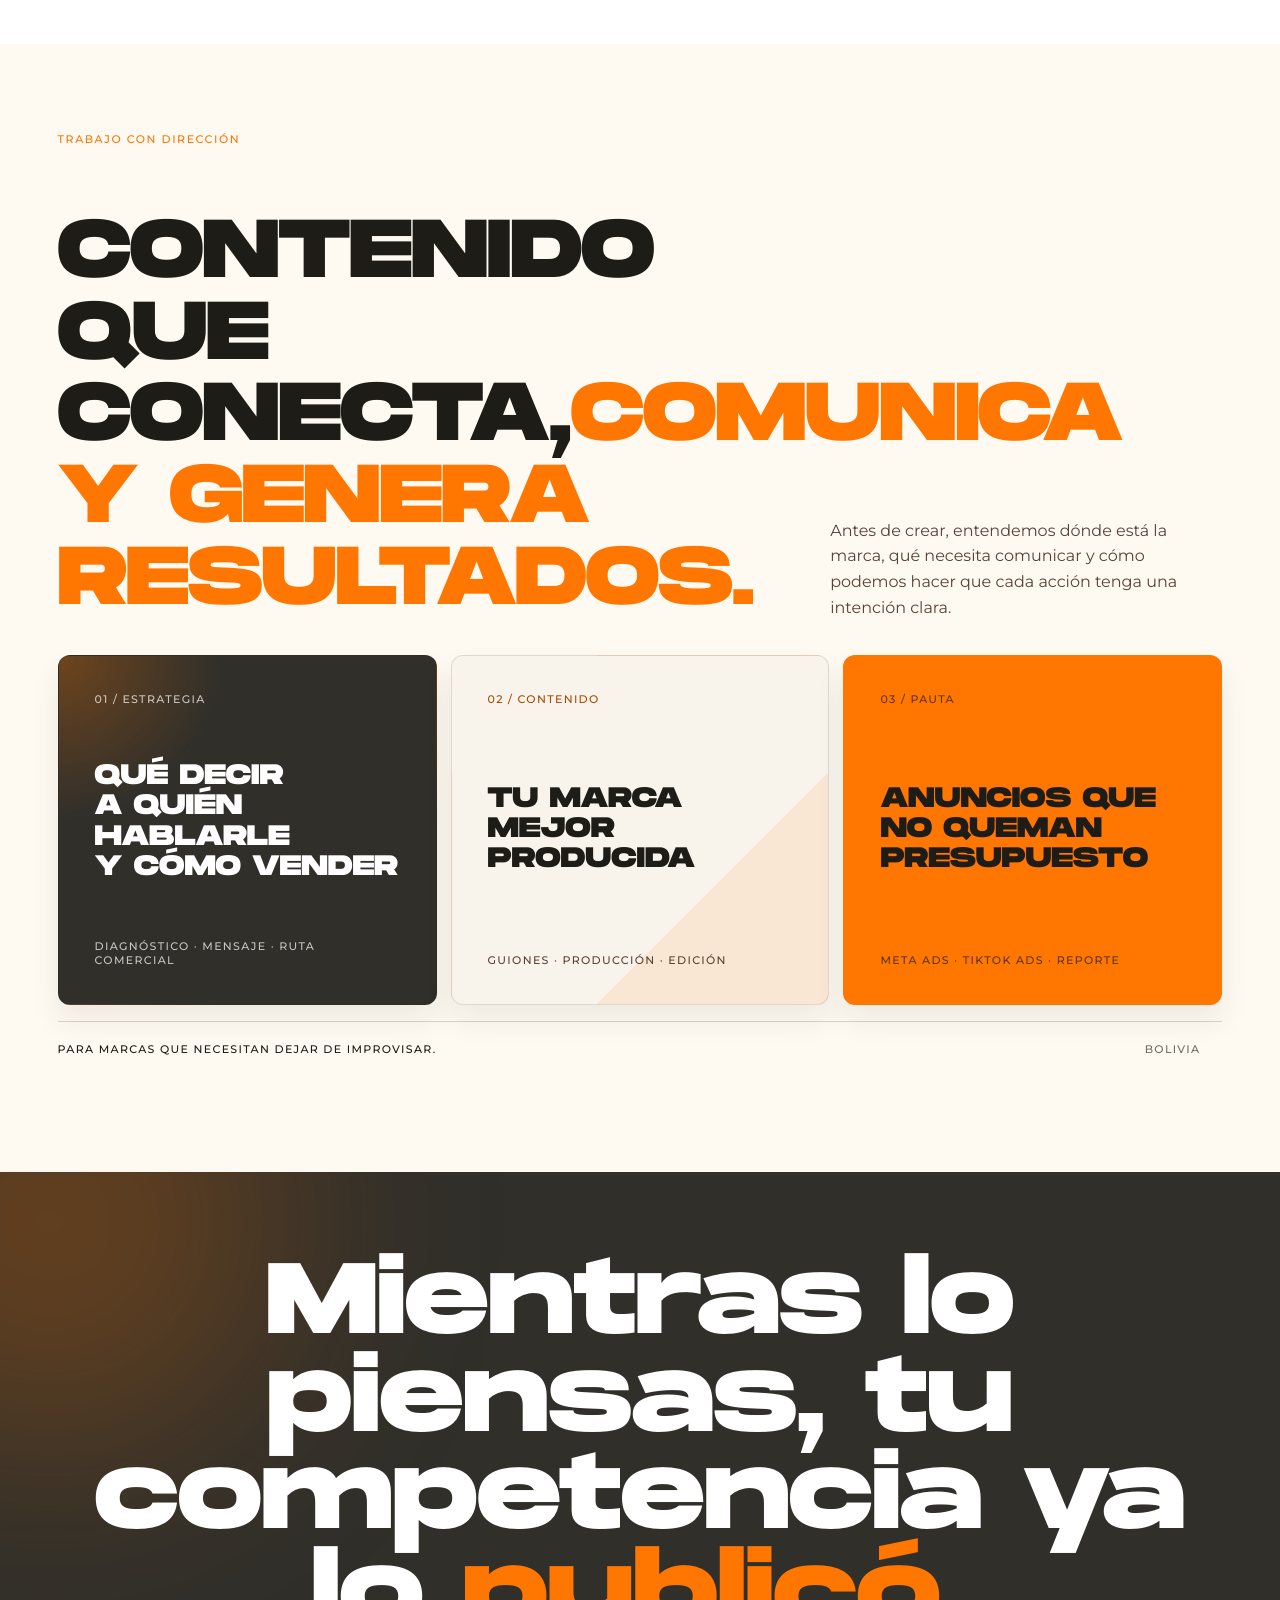
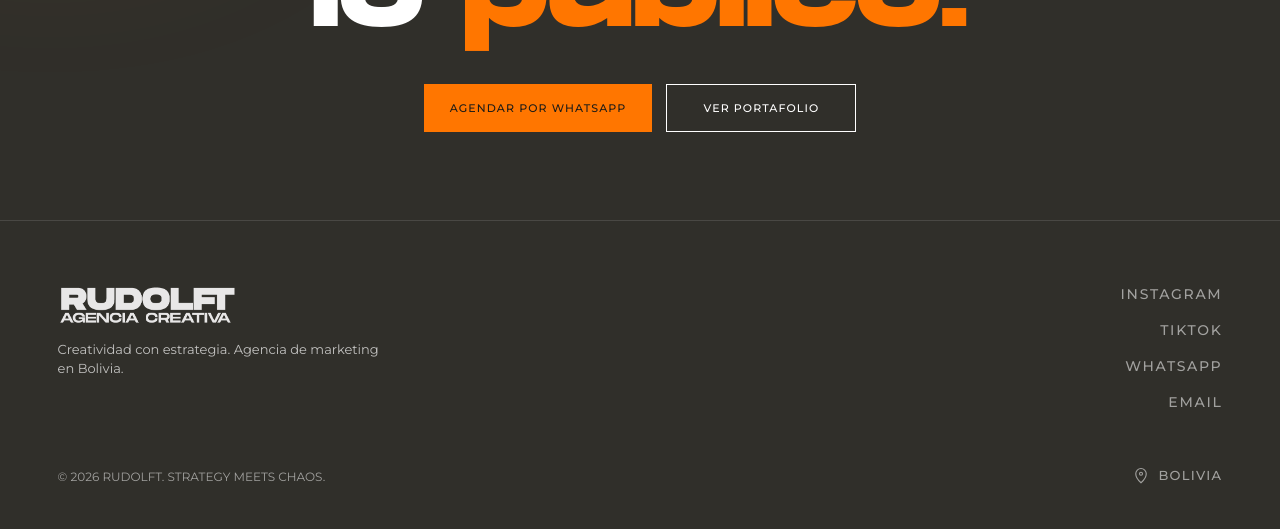
==== commit edaaa49e: "fix:fix ux ui on index page and about page, feat: add new page dia a dia with pic of crew working" ====
--- a/index.html
+++ b/index.html
@@ -28,8 +28,22 @@
     <link rel="preconnect" href="https://fonts.googleapis.com" />
     <link rel="preconnect" href="https://fonts.gstatic.com" crossorigin />
     <link
-      href="https://fonts.googleapis.com/css2?family=Anton&family=Plus+Jakarta+Sans:wght@400;500;600;700&family=Space+Grotesk:wght@600;700&display=swap"
+      href="https://fonts.googleapis.com/css2?family=Montserrat:wght@500&display=swap"
       rel="stylesheet"
+    />
+    <link
+      rel="preload"
+      href="assets/Font/MonumentExtended-FreeForPersonalUse/MonumentExtended-Regular.otf"
+      as="font"
+      type="font/otf"
+      crossorigin
+    />
+    <link
+      rel="preload"
+      href="assets/Font/MonumentExtended-FreeForPersonalUse/MonumentExtended-Ultrabold.otf"
+      as="font"
+      type="font/otf"
+      crossorigin
     />
     <link rel="stylesheet" href="styles.css" />
     <script src="script.js" defer></script>
@@ -40,7 +54,7 @@
     <header class="site-header">
       <div class="container header-inner">
         <a class="brand" href="#inicio" aria-label="Rudolft, inicio">
-          RUDOLFT
+          <img src="assets/rudolft-logo-transparent.png" alt="Rudolft" width="615" height="136" />
         </a>
 
         <button
@@ -56,7 +70,7 @@
 
         <nav class="primary-navigation" id="primary-navigation" aria-label="Navegación principal">
           <div class="mobile-menu-intro" aria-hidden="true">
-            <span>Menú Rudolft</span>
+            <!-- <span>Menú Rudolft</span> -->
             <p>Estrategia, contenido y ejecución para marcas que quieren moverse con dirección.</p>
           </div>
           <a href="#portafolio">Trabajo</a>
@@ -96,10 +110,10 @@
         <div class="container hero-grid">
           <div class="hero-copy">
             <h1>
-              <span>Marketing</span>
-              <span>que piensa,</span>
-              <span>publica y</span>
-              <span>vende.</span>
+              <span>No es</span>
+              <span>Marketing para todos,</span>
+              <span>es para vos.</span>
+              <!-- <span>vende.</span> -->
             </h1>
             <p>
               Creamos estrategias creativas, contenido, campañas y presencia digital para que tu
@@ -127,6 +141,8 @@
               alt="Escritorio creativo con laptop de analítica, cámara y teléfono mostrando contenido de redes sociales"
               width="1376"
               height="768"
+              decoding="async"
+              fetchpriority="high"
             />
             <span class="floating-tag tag-strategy">Estrategia</span>
             <span class="floating-tag tag-production">Producción</span>
@@ -143,15 +159,21 @@
         <div class="container problem-grid">
           <div class="problem-image">
             <img
-              src="assets/burning-money.png"
+              src="assets/dinero quemadi.png"
               alt="Tarjeta y dinero ardiendo, representación del gasto publicitario sin estrategia"
               width="1184"
               height="864"
               loading="lazy"
+              decoding="async"
             />
           </div>
           <div class="problem-copy">
-            <h2>Publicar por publicar es <span>quemar plata</span>.</h2>
+            <h2>
+              Publicar por publicar es
+              <span class="problem-title-image">
+                <img src="assets/QUEMAR PLATA.png" alt="quemar plata" width="1160" height="320" loading="lazy" decoding="async" />
+              </span>
+            </h2>
             <p>
               Tu empresa no necesita subir contenido al azar. Necesita saber qué decir, a quién
               hablarle, cómo diferenciarse y qué acción quiere provocar.
@@ -234,15 +256,15 @@
           <div class="services-grid">
             <article class="service-card service-strategy">
               <svg class="service-icon" aria-hidden="true" viewBox="0 0 32 32">
-                <path d="M6 7h7v7H6zM19 7h7v7h-7zM13 21h7v7h-7zM9.5 14v3.5H16V21m6.5-7v3.5H16" />
+                <path d="M6 7h7v7H6zM19 7h7v7h-7zM13 21h7v7h-7zM9.5 14v3.5H16V21m6.5-7v3.5H16"  />
               </svg>
               <div>
-                <h3>Estrategia de marketing</h3>
-                <p>El mapa antes del viaje.</p>
+                <h3>Manejo de Redes Sociales</h3>
+                <p>Contenido con estrategia, no publicaciones al azar.</p>
                 <ul>
-                  <li>Diagnóstico de marca</li>
-                  <li>Objetivos y mensaje</li>
-                  <li>Plan de acción mensual</li>
+                  <li>Diseño Gráfico</li>
+                  <li>Estrategia de Marketing</li>
+                  <li>Producción Audiovisual</li>
                 </ul>
               </div>
             </article>
@@ -266,15 +288,15 @@
 
             <article class="service-card service-social">
               <svg class="service-icon" aria-hidden="true" viewBox="0 0 32 32">
-                <path d="M6 12h14v11H6zM11 7h15v11h-6M10 16h6M10 20h4" />
+                <path d="M5 8h22v16H5zM5 13h22M10 18h6M10 21h10"  />
               </svg>
               <div>
-                <h3>Redes sociales</h3>
-                <p>Gestión estratégica.</p>
+                <h3>Páginas web</h3>
+                <p>Sitios rápidos, claros y pensados para convertir.</p>
                 <ul>
-                  <li>Calendario de contenido</li>
-                  <li>Copywriting</li>
-                  <li>Optimización continua</li>
+                  <li>Landing pages</li>
+                  <li>Sitios corporativos</li>
+                  <li>Desarrollo web responsive</li>
                 </ul>
               </div>
             </article>
@@ -308,23 +330,6 @@
                 </ul>
               </div>
             </article>
-
-            <article class="service-card service-web">
-              <svg class="service-icon" aria-hidden="true" viewBox="0 0 32 32">
-                <path d="M5 8h22v16H5zM5 13h22M10 18h6M10 21h10" />
-                <circle cx="9" cy="10.5" r=".6" />
-                <circle cx="12" cy="10.5" r=".6" />
-              </svg>
-              <div>
-                <h3>Páginas web</h3>
-                <p>Sitios rápidos, claros y pensados para convertir.</p>
-                <ul>
-                  <li>Landing pages</li>
-                  <li>Sitios corporativos</li>
-                  <li>Desarrollo web responsive</li>
-                </ul>
-              </div>
-            </article>
           </div>
         </div>
       </section>
@@ -333,34 +338,46 @@
         <div class="container">
           <div class="portfolio-heading">
             <p class="section-kicker">Trabajo con dirección</p>
-            <h2>Portafolio que no adorna. <span>Mueve la aguja.</span></h2>
+            <h2>Contenido que conecta,<span>comunica y genera resultados.</span></h2>
             <p>
-              Tres formas de entrarle a una marca: ordenamos la estrategia, producimos contenido y
-              medimos para que cada siguiente paso tenga más intención.
+              Antes de crear, entendemos dónde está la marca, qué necesita comunicar
+              y cómo podemos hacer que cada acción tenga una intención clara.
             </p>
           </div>
 
           <div class="portfolio-grid">
             <article class="portfolio-card portfolio-card-dark">
               <p>01 / Estrategia</p>
-              <h3>Marca con norte claro</h3>
+              <h3>
+                <span>QUÉ DECIR</span>
+                <span>A QUIÉN HABLARLE</span>
+                <span>Y CÓMO VENDER</span>
+              </h3>
               <span>Diagnóstico · Mensaje · Ruta comercial</span>
             </article>
             <article class="portfolio-card">
               <p>02 / Contenido</p>
-              <h3>Ideas que se entienden rápido</h3>
+              <h3>
+                <span>TU MARCA</span>
+                <span>MEJOR</span>
+                <span>PRODUCIDA</span>
+              </h3>
               <span>Guiones · Producción · Edición</span>
             </article>
             <article class="portfolio-card portfolio-card-orange">
               <p>03 / Pauta</p>
-              <h3>Campañas que aprenden</h3>
+              <h3>
+                <span>ANUNCIOS QUE</span>
+                <span>NO QUEMAN</span>
+                <span>PRESUPUESTO</span>
+              </h3>
               <span>Meta Ads · TikTok Ads · Reporte</span>
             </article>
           </div>
 
           <div class="proof-strip" aria-label="Prueba social">
             <span>Para marcas que necesitan dejar de improvisar.</span>
-            <span>Strategy meets chaos.</span>
+            <!-- <span>Strategy meets chaos.</span> -->
             <span>Bolivia</span>
           </div>
         </div>
@@ -406,7 +423,9 @@
     <footer class="site-footer">
       <div class="container footer-grid">
         <div class="footer-brand">
-          <a class="footer-logo" href="#inicio">Rudolft</a>
+          <a class="footer-logo" href="#inicio" aria-label="Rudolft, inicio">
+            <img src="assets/rudolft-logo-transparent.png" alt="Rudolft" width="615" height="136" />
+          </a>
           <p>Creatividad con estrategia. Agencia de marketing<br />en Bolivia.</p>
           <small>© 2026 Rudolft. Strategy meets chaos.</small>
         </div>
--- a/styles.css
+++ b/styles.css
@@ -1,3 +1,21 @@
+@font-face {
+  font-family: "Monument Extended";
+  src: url("assets/Font/MonumentExtended-FreeForPersonalUse/MonumentExtended-Regular.otf")
+    format("opentype");
+  font-weight: 400;
+  font-style: normal;
+  font-display: swap;
+}
+
+@font-face {
+  font-family: "Monument Extended";
+  src: url("assets/Font/MonumentExtended-FreeForPersonalUse/MonumentExtended-Ultrabold.otf")
+    format("opentype");
+  font-weight: 800;
+  font-style: normal;
+  font-display: swap;
+}
+
 :root {
   --cream: #fef9f1;
   --soft: #f8f3eb;
@@ -13,9 +31,11 @@
   --red: #c3231d;
   --container: 1440px;
   --gutter: clamp(24px, 4.5vw, 64px);
-  --heading: "Anton", "Arial Narrow", Impact, sans-serif;
-  --body: "Plus Jakarta Sans", Arial, sans-serif;
-  --label: "Space Grotesk", Arial, sans-serif;
+  --brand-font: "Monument Extended", "Arial Black", Impact, sans-serif;
+  --text-font: "Montserrat", Arial, sans-serif;
+  --heading: var(--brand-font);
+  --body: var(--text-font);
+  --label: var(--text-font);
 }
 
 * {
@@ -31,7 +51,9 @@
   background: var(--cream);
   color: var(--ink);
   font-family: var(--body);
+  font-weight: 400;
   -webkit-font-smoothing: antialiased;
+  text-rendering: geometricPrecision;
 }
 
 body.menu-open {
@@ -104,11 +126,16 @@
 
 .brand {
   justify-self: start;
-  font-family: var(--heading);
-  font-size: clamp(22px, 2.1vw, 32px);
-  letter-spacing: -0.02em;
-  line-height: 1;
-  text-transform: uppercase;
+  width: clamp(118px, 10vw, 164px);
+  display: block;
+}
+
+.brand img,
+.footer-logo img {
+  width: 100%;
+  height: auto;
+  display: block;
+  object-fit: contain;
 }
 
 .primary-navigation {
@@ -121,7 +148,7 @@
 .footer-links a {
   font-family: var(--label);
   font-size: 12px;
-  font-weight: 700;
+  font-weight: 500;
   letter-spacing: 0.12em;
   text-transform: uppercase;
   transition: color 180ms ease;
@@ -165,7 +192,7 @@
   border-radius: 0;
   font-family: var(--label);
   font-size: 11px;
-  font-weight: 700;
+  font-weight: 500;
   letter-spacing: 0.1em;
   line-height: 1;
   text-transform: uppercase;
@@ -238,7 +265,7 @@
   color: var(--orange);
   font-family: var(--label);
   font-size: 11px;
-  font-weight: 700;
+  font-weight: 500;
   letter-spacing: 0.14em;
   line-height: 1;
   text-transform: uppercase;
@@ -261,6 +288,7 @@
 .hero-copy {
   position: relative;
   z-index: 2;
+  min-width: 0;
 }
 
 .hero h1,
@@ -279,14 +307,15 @@
 .about-cta h2 {
   margin: 0;
   font-family: var(--heading);
-  font-weight: 400;
+  font-weight: 800;
 }
 
 .hero h1 {
   max-width: 650px;
   font-size: clamp(72px, 8.2vw, 120px);
-  letter-spacing: 0.01em;
-  line-height: 0.86;
+  letter-spacing: -0.015em;
+  line-height: 0.96;
+  text-wrap: balance;
 }
 
 .hero h1 span {
@@ -298,7 +327,7 @@
   margin: 30px 0 32px;
   color: var(--brown);
   font-size: clamp(16px, 1.35vw, 20px);
-  font-weight: 500;
+  font-weight: 400;
   line-height: 1.55;
 }
 
@@ -332,7 +361,7 @@
   box-shadow: 0 8px 16px rgb(29 28 23 / 10%);
   font-family: var(--label);
   font-size: 10px;
-  font-weight: 700;
+  font-weight: 500;
   letter-spacing: 0.08em;
   text-transform: uppercase;
 }
@@ -401,13 +430,26 @@
 .problem h2 {
   max-width: 680px;
   font-size: clamp(54px, 6.15vw, 84px);
-  letter-spacing: 0.01em;
-  line-height: 0.96;
+  letter-spacing: -0.01em;
+  line-height: 1.02;
+  text-wrap: balance;
 }
 
 .problem h2 span,
 .closing h2 span {
   color: var(--orange);
+}
+
+.problem-title-image {
+  width: min(100%, 620px);
+  display: block;
+  margin-top: 8px;
+}
+
+.problem-title-image img {
+  width: 100%;
+  height: auto;
+  display: block;
 }
 
 .problem-copy p {
@@ -420,6 +462,22 @@
   line-height: 1.55;
 }
 
+.problem-copy,
+.portfolio-heading,
+.portfolio-card,
+.closing-inner,
+.about-cta-inner,
+.team-card,
+.service-card,
+.about-hero-inner,
+.purpose-title,
+.purpose-copy,
+.purpose-cards,
+.manifesto-strip,
+.team-heading {
+  min-width: 0;
+}
+
 .method {
   min-height: 620px;
   display: flex;
@@ -434,7 +492,8 @@
   margin-bottom: 54px;
   text-align: center;
   font-size: clamp(34px, 3.3vw, 48px);
-  line-height: 1.03;
+  line-height: 1.08;
+  text-wrap: balance;
 }
 
 .comparison-grid {
@@ -534,12 +593,11 @@
 }
 
 .services {
-  min-height: 690px;
   background: var(--paper);
 }
 
 .services .container {
-  padding-block: 82px 92px;
+  padding-block: 82px 62px;
 }
 
 .services-title {
@@ -551,7 +609,7 @@
 .services-grid {
   display: grid;
   grid-template-columns: repeat(3, 1fr);
-  grid-template-rows: repeat(3, minmax(245px, auto));
+  grid-auto-rows: minmax(245px, auto);
   gap: 12px;
 }
 
@@ -584,7 +642,8 @@
 .service-card h3 {
   margin-bottom: 6px;
   font-size: clamp(31px, 3vw, 43px);
-  line-height: 0.98;
+  line-height: 1.05;
+  text-wrap: balance;
 }
 
 .service-card p {
@@ -605,7 +664,7 @@
   position: relative;
   padding-left: 14px;
   font-size: 12px;
-  font-weight: 700;
+  font-weight: 500;
   line-height: 1.35;
 }
 
@@ -692,7 +751,7 @@
 }
 
 .portfolio .container {
-  padding-block: clamp(78px, 9vw, 122px);
+  padding-block: clamp(58px, 7vw, 96px) clamp(78px, 9vw, 122px);
 }
 
 .portfolio-heading {
@@ -712,11 +771,15 @@
   max-width: 960px;
   margin: 0;
   font-family: var(--heading);
-  font-size: clamp(58px, 7.4vw, 108px);
-  font-weight: 400;
-  letter-spacing: 0.005em;
-  line-height: 0.9;
-  text-transform: uppercase;
+  font-size: clamp(50px, 6.4vw, 92px);
+  font-weight: 800;
+  letter-spacing: -0.015em;
+  line-height: 1;
+  text-transform: uppercase;
+  text-wrap: balance;
+  overflow-wrap: normal;
+  word-break: normal;
+  hyphens: manual;
 }
 
 .portfolio-heading h2 span {
@@ -727,7 +790,7 @@
   margin: 0;
   color: var(--brown);
   font-size: clamp(15px, 1.25vw, 18px);
-  font-weight: 600;
+  font-weight: 400;
   line-height: 1.6;
 }
 
@@ -764,7 +827,7 @@
   margin: 0;
   font-family: var(--label);
   font-size: 11px;
-  font-weight: 800;
+  font-weight: 500;
   letter-spacing: 0.12em;
   line-height: 1.35;
   text-transform: uppercase;
@@ -775,13 +838,27 @@
 }
 
 .portfolio-card h3 {
-  max-width: 380px;
+  max-width: 100%;
   margin: 0;
   font-family: var(--heading);
-  font-size: clamp(44px, 4.8vw, 68px);
-  font-weight: 400;
-  line-height: 0.95;
-  text-transform: uppercase;
+  font-size: clamp(26px, 2.2vw, 36px);
+  font-weight: 800;
+  line-height: 1.08;
+  text-transform: uppercase;
+  text-wrap: unset;
+  overflow-wrap: normal;
+  word-break: normal;
+}
+
+.portfolio-card h3 span {
+  display: block;
+  color: inherit;
+  font-family: inherit;
+  font-size: inherit;
+  font-weight: inherit;
+  letter-spacing: inherit;
+  line-height: inherit;
+  text-transform: inherit;
 }
 
 .portfolio-card span {
@@ -821,7 +898,7 @@
   color: rgb(29 28 23 / 64%);
   font-family: var(--label);
   font-size: 11px;
-  font-weight: 800;
+  font-weight: 500;
   letter-spacing: 0.12em;
   line-height: 1.3;
   text-transform: uppercase;
@@ -853,9 +930,13 @@
 .about-hero h1 {
   max-width: 960px;
   font-size: clamp(72px, 9.2vw, 132px);
-  letter-spacing: 0.005em;
-  line-height: 0.88;
-  text-transform: uppercase;
+  letter-spacing: -0.018em;
+  line-height: 0.98;
+  text-transform: uppercase;
+  text-wrap: balance;
+  overflow-wrap: normal;
+  word-break: normal;
+  hyphens: manual;
 }
 
 .about-hero h1 span {
@@ -868,7 +949,7 @@
   margin: 28px 0 0;
   color: var(--brown);
   font-size: clamp(16px, 1.25vw, 19px);
-  font-weight: 500;
+  font-weight: 400;
   line-height: 1.65;
 }
 
@@ -882,7 +963,7 @@
   color: var(--orange-deep);
   font-family: var(--label);
   font-size: 10px;
-  font-weight: 700;
+  font-weight: 500;
   letter-spacing: 0.12em;
   text-transform: uppercase;
 }
@@ -924,8 +1005,8 @@
 
 .purpose-grid {
   display: grid;
-  grid-template-columns: minmax(270px, 0.85fr) minmax(0, 1.22fr);
-  gap: clamp(58px, 10vw, 150px);
+  grid-template-columns: minmax(260px, 0.72fr) minmax(0, 1.28fr);
+  gap: clamp(72px, 11vw, 170px);
   padding-block: clamp(92px, 12vw, 150px);
 }
 
@@ -934,12 +1015,16 @@
 }
 
 .purpose-title h2 {
-  max-width: 430px;
+  max-width: 380px;
   color: white;
-  font-size: clamp(57px, 6.7vw, 96px);
-  letter-spacing: 0.01em;
-  line-height: 1;
-  text-transform: uppercase;
+  font-size: clamp(38px, 3.8vw, 58px);
+  letter-spacing: -0.01em;
+  line-height: 1.06;
+  text-transform: uppercase;
+  text-wrap: balance;
+  overflow-wrap: normal;
+  word-break: normal;
+  hyphens: manual;
 }
 
 .purpose-title h2 span {
@@ -979,8 +1064,8 @@
   border-left: 4px solid var(--orange);
   color: var(--orange);
   font-family: var(--heading);
-  font-size: clamp(30px, 3.3vw, 48px);
-  line-height: 0.95;
+  font-size: clamp(24px, 2.35vw, 34px);
+  line-height: 1.06;
   text-transform: uppercase;
 }
 
@@ -1043,7 +1128,7 @@
   color: var(--orange);
   font-family: var(--label);
   font-size: 11px;
-  font-weight: 700;
+  font-weight: 500;
   letter-spacing: 0.14em;
   text-transform: uppercase;
 }
@@ -1053,11 +1138,15 @@
   margin: 0;
   color: white;
   font-family: var(--heading);
-  font-size: clamp(46px, 6.2vw, 92px);
-  font-weight: 400;
-  letter-spacing: 0.005em;
-  line-height: 1.02;
-  text-transform: uppercase;
+  font-size: clamp(40px, 5.4vw, 78px);
+  font-weight: 800;
+  letter-spacing: -0.012em;
+  line-height: 1.08;
+  text-transform: uppercase;
+  text-wrap: balance;
+  overflow-wrap: normal;
+  word-break: normal;
+  hyphens: manual;
 }
 
 .team-section {
@@ -1082,11 +1171,20 @@
 }
 
 .team-heading h2 {
+  width: 100%;
   max-width: 900px;
-  font-size: clamp(58px, 7.6vw, 112px);
-  letter-spacing: 0.005em;
-  line-height: 1.02;
-  text-transform: uppercase;
+  font-size: clamp(50px, 6.5vw, 96px);
+  letter-spacing: -0.015em;
+  line-height: 1.06;
+  text-transform: uppercase;
+  text-wrap: balance;
+  overflow-wrap: normal;
+  word-break: normal;
+  hyphens: manual;
+}
+
+.team-heading .section-kicker {
+  max-width: 100%;
 }
 
 .team-heading h2 span {
@@ -1098,7 +1196,7 @@
   margin: 0;
   color: var(--brown);
   font-size: 16px;
-  font-weight: 500;
+  font-weight: 400;
   line-height: 1.65;
 }
 
@@ -1125,15 +1223,32 @@
 }
 
 .team-card-santiago {
-  --team-photo-y: 35%;
+  --team-photo-y: 18%;
+  --team-sober-scale: 1.15;
+  --team-hover-rest-scale: 1.18;
+  --team-hover-scale: 1.13;
 }
 
 .team-card-sergio-toledo {
   --team-photo-y: 8%;
 }
 
+.team-card-lucas-zelada {
+  --team-hover-rest-scale: 1.16;
+  --team-hover-scale: 1.14;
+}
+
+.team-card-lucas-maceda {
+  --team-hover-rest-scale: 1.42;
+  --team-hover-scale: 1.38;
+}
+
+.team-card-lucas-maceda .team-photo-hover {
+  object-position: center 20%;
+}
+
 .team-card-lead h3 {
-  font-size: clamp(50px, 5.5vw, 78px);
+  font-size: clamp(34px, 3.4vw, 50px);
 }
 
 .team-card-lead .team-meta {
@@ -1170,7 +1285,7 @@
   width: 100%;
   height: 100%;
   object-fit: cover;
-  object-position: center top;
+  object-position: center var(--team-photo-y, top);
   transition:
     opacity 240ms ease,
     filter 240ms ease,
@@ -1180,14 +1295,14 @@
 .team-photo-sober {
   z-index: 0;
   filter: saturate(0.72) contrast(1.04) brightness(0.84);
-  transform: scale(1.03);
+  transform: scale(var(--team-sober-scale, 1.03));
 }
 
 .team-photo-hover {
   z-index: 1;
   opacity: 0;
   filter: saturate(1.08) contrast(1.03);
-  transform: scale(1.08);
+  transform: scale(var(--team-hover-rest-scale, 1.08));
 }
 
 .team-role-tag {
@@ -1202,7 +1317,7 @@
   color: var(--ink);
   font-family: var(--label);
   font-size: 10px;
-  font-weight: 700;
+  font-weight: 500;
   letter-spacing: 0.1em;
   line-height: 1;
   text-transform: uppercase;
@@ -1219,12 +1334,12 @@
 
 .team-card:hover .team-photo-sober {
   opacity: 0;
-  transform: scale(1.08);
+  transform: scale(var(--team-sober-hover-scale, 1.08));
 }
 
 .team-card:hover .team-photo-hover {
   opacity: 1;
-  transform: scale(1.02);
+  transform: scale(var(--team-hover-scale, 1.06));
 }
 
 .team-card:hover .team-role-tag {
@@ -1245,21 +1360,24 @@
   color: var(--orange-deep);
   font-family: var(--label);
   font-size: 11px;
-  font-weight: 700;
+  font-weight: 500;
   letter-spacing: 0.12em;
 }
 
 .team-card h3 {
-  font-size: clamp(32px, 3.2vw, 46px);
-  line-height: 0.95;
-  text-transform: uppercase;
+  font-size: clamp(23px, 2.05vw, 31px);
+  line-height: 1.05;
+  text-transform: uppercase;
+  overflow-wrap: normal;
+  word-break: normal;
+  hyphens: manual;
 }
 
 .team-meta span {
   margin-top: 7px;
   color: var(--brown);
   font-size: 13px;
-  font-weight: 600;
+  font-weight: 400;
   line-height: 1.35;
 }
 
@@ -1268,8 +1386,321 @@
   margin-top: 11px;
   color: rgb(88 66 53 / 78%);
   font-size: 12px;
+  font-weight: 400;
+  line-height: 1.55;
+}
+
+.team-day-cta {
+  position: relative;
+  isolation: isolate;
+  max-width: 760px;
+  display: grid;
+  grid-template-columns: minmax(0, 1fr) auto;
+  align-items: center;
+  justify-content: space-between;
+  gap: clamp(18px, 3vw, 36px);
+  margin: clamp(38px, 4.5vw, 56px) auto 0;
+  padding: clamp(20px, 2.4vw, 26px);
+  overflow: hidden;
+  border: 1px solid rgb(29 28 23 / 12%);
+  border-radius: 14px;
+  background:
+    radial-gradient(circle at 4% 10%, rgb(255 118 0 / 22%), transparent 34%),
+    linear-gradient(135deg, #302e29 0%, var(--charcoal) 72%);
+  box-shadow: 0 18px 38px rgb(29 28 23 / 10%);
+}
+
+.team-day-cta::before {
+  content: "✦";
+  position: absolute;
+  top: 22px;
+  right: clamp(18px, 4vw, 48px);
+  z-index: -1;
+  color: var(--orange);
+  font-family: var(--heading);
+  font-size: clamp(48px, 7vw, 86px);
+  line-height: 1;
+  opacity: 0.13;
+  transform: rotate(-10deg);
+}
+
+.team-day-cta span {
+  display: block;
+  margin-bottom: 9px;
+  color: var(--orange);
+  font-family: var(--label);
+  font-size: 10px;
   font-weight: 500;
-  line-height: 1.55;
+  letter-spacing: 0.16em;
+  text-transform: uppercase;
+}
+
+.team-day-cta p {
+  max-width: 360px;
+  margin: 0;
+  color: white;
+  font-family: var(--heading);
+  font-size: clamp(21px, 2.1vw, 29px);
+  font-weight: 800;
+  letter-spacing: -0.012em;
+  line-height: 1.04;
+  text-transform: uppercase;
+  text-wrap: balance;
+}
+
+.team-day-cta .button {
+  min-width: 172px;
+  min-height: 50px;
+  padding-inline: 20px;
+  justify-content: space-between;
+  box-shadow: 0 14px 28px rgb(0 0 0 / 16%);
+}
+
+.day-hero {
+  overflow: hidden;
+}
+
+.day-hero-grid {
+  display: grid;
+  grid-template-columns: minmax(0, 1.04fr) minmax(340px, 0.82fr);
+  gap: clamp(44px, 6vw, 92px);
+  align-items: center;
+  padding-block: clamp(80px, 10vw, 138px);
+}
+
+.day-hero-copy {
+  min-width: 0;
+}
+
+.day-hero h1 {
+  max-width: 780px;
+  margin: 0;
+  font-family: var(--heading);
+  font-size: clamp(46px, 5.8vw, 86px);
+  font-weight: 800;
+  letter-spacing: -0.018em;
+  line-height: 1.04;
+  text-transform: uppercase;
+  text-wrap: balance;
+  overflow-wrap: normal;
+  word-break: normal;
+  hyphens: manual;
+}
+
+.day-hero h1 span {
+  display: block;
+  color: var(--orange);
+}
+
+.day-hero-copy > p:not(.section-kicker) {
+  max-width: 680px;
+  margin: 28px 0 34px;
+  color: var(--brown);
+  font-size: clamp(16px, 1.35vw, 20px);
+  line-height: 1.62;
+}
+
+.day-hero-photo {
+  position: relative;
+  min-width: 0;
+  margin: 0;
+  overflow: hidden;
+  border-radius: 16px;
+  background: var(--charcoal);
+  box-shadow: 0 26px 54px rgb(29 28 23 / 14%);
+  transform: rotate(1.2deg);
+}
+
+.day-hero-photo img {
+  width: 100%;
+  height: min(54vw, 590px);
+  display: block;
+  object-fit: cover;
+  filter: saturate(1.04) contrast(1.02);
+}
+
+.day-hero-photo figcaption {
+  position: absolute;
+  right: 16px;
+  bottom: 16px;
+  padding: 10px 13px;
+  background: var(--orange);
+  color: var(--ink);
+  font-family: var(--label);
+  font-size: 10px;
+  font-weight: 500;
+  letter-spacing: 0.12em;
+  line-height: 1;
+  text-transform: uppercase;
+  transform: rotate(-2deg);
+}
+
+.day-proof {
+  display: grid;
+  grid-template-columns: repeat(3, 1fr);
+  gap: 14px;
+  padding-bottom: clamp(56px, 7vw, 92px);
+}
+
+.day-proof span {
+  min-height: 86px;
+  display: grid;
+  place-items: center;
+  border: 1px solid rgb(29 28 23 / 12%);
+  border-radius: 12px;
+  background: rgb(255 255 255 / 42%);
+  color: var(--brown);
+  font-family: var(--label);
+  font-size: 11px;
+  font-weight: 500;
+  letter-spacing: 0.13em;
+  text-align: center;
+  text-transform: uppercase;
+}
+
+.day-gallery-section {
+  background: var(--cream);
+}
+
+.day-gallery-section .container {
+  padding-block: clamp(88px, 10vw, 136px);
+}
+
+.day-gallery-heading {
+  display: grid;
+  grid-template-columns: minmax(0, 1fr) minmax(280px, 0.42fr);
+  gap: clamp(30px, 6vw, 82px);
+  align-items: end;
+  margin-bottom: clamp(42px, 6vw, 78px);
+}
+
+.day-gallery-heading .section-kicker {
+  grid-column: 1 / -1;
+  margin-bottom: -12px;
+}
+
+.day-gallery-heading h2 {
+  max-width: 980px;
+  margin: 0;
+  font-family: var(--heading);
+  font-size: clamp(44px, 6vw, 88px);
+  font-weight: 800;
+  letter-spacing: -0.014em;
+  line-height: 1.06;
+  text-transform: uppercase;
+  text-wrap: balance;
+}
+
+.day-gallery-heading > p:not(.section-kicker) {
+  margin: 0;
+  color: var(--brown);
+  font-size: 16px;
+  line-height: 1.65;
+}
+
+.day-gallery {
+  display: grid;
+  grid-auto-flow: dense;
+  grid-auto-rows: 160px;
+  grid-template-columns: repeat(4, minmax(0, 1fr));
+  gap: 14px;
+}
+
+.day-card {
+  position: relative;
+  min-width: 0;
+  min-height: 0;
+  grid-row: span 2;
+  margin: 0;
+  overflow: hidden;
+  border-radius: 12px;
+  background: var(--stone);
+  box-shadow: 0 18px 34px rgb(29 28 23 / 7%);
+}
+
+.day-card-wide {
+  grid-column: span 2;
+}
+
+.day-card-tall {
+  grid-row: span 3;
+}
+
+.day-card img {
+  width: 100%;
+  height: 100%;
+  display: block;
+  object-fit: cover;
+  transition:
+    filter 220ms ease,
+    transform 220ms ease;
+}
+
+.day-card::after {
+  content: "";
+  position: absolute;
+  inset: 0;
+  background: linear-gradient(180deg, transparent 45%, rgb(29 28 23 / 64%));
+  opacity: 0.85;
+  pointer-events: none;
+}
+
+.day-card:hover img {
+  filter: saturate(1.08) contrast(1.05);
+  transform: scale(1.035);
+}
+
+.day-card figcaption {
+  position: absolute;
+  left: 14px;
+  bottom: 14px;
+  z-index: 1;
+  color: white;
+  font-family: var(--label);
+  font-size: 10px;
+  font-weight: 500;
+  letter-spacing: 0.12em;
+  text-transform: uppercase;
+}
+
+.day-card-orange {
+  display: flex;
+  flex-direction: column;
+  justify-content: space-between;
+  padding: clamp(24px, 3vw, 38px);
+  background: var(--orange);
+  color: var(--ink);
+}
+
+.day-card-orange::after {
+  content: none;
+}
+
+.day-card-orange p {
+  margin: 0;
+  font-family: var(--label);
+  font-size: 11px;
+  font-weight: 500;
+  letter-spacing: 0.13em;
+  text-transform: uppercase;
+}
+
+.day-card-orange h3 {
+  max-width: 420px;
+  margin: 0;
+  font-family: var(--heading);
+  font-size: clamp(26px, 2.5vw, 36px);
+  font-weight: 800;
+  line-height: 1.12;
+  text-transform: uppercase;
+  text-wrap: balance;
+  overflow-wrap: normal;
+  word-break: normal;
+  hyphens: manual;
+}
+
+.day-cta .about-cta-inner {
+  min-height: 480px;
 }
 
 .about-cta {
@@ -1293,10 +1724,11 @@
 .about-cta h2 {
   max-width: 1110px;
   margin: 0 auto 36px;
-  font-size: clamp(58px, 8.2vw, 112px);
-  letter-spacing: 0.005em;
-  line-height: 0.98;
-  text-transform: uppercase;
+  font-size: clamp(48px, 6.9vw, 96px);
+  letter-spacing: -0.012em;
+  line-height: 1.04;
+  text-transform: uppercase;
+  text-wrap: balance;
 }
 
 .about-cta h2 span {
@@ -1322,8 +1754,12 @@
 
 .closing h2 {
   margin-inline: auto;
-  font-size: clamp(67px, 8.8vw, 118px);
-  line-height: 0.86;
+  font-size: clamp(58px, 7.8vw, 104px);
+  line-height: 0.98;
+  text-wrap: balance;
+  overflow-wrap: normal;
+  word-break: normal;
+  hyphens: manual;
 }
 
 .closing-buttons {
@@ -1368,10 +1804,9 @@
 }
 
 .footer-logo {
-  font-size: clamp(51px, 5.6vw, 76px);
-  letter-spacing: -0.01em;
-  line-height: 1;
-  text-transform: uppercase;
+  width: clamp(150px, 14vw, 230px);
+  display: block;
+  filter: invert(1);
 }
 
 .footer-brand p {
@@ -1413,7 +1848,7 @@
   color: rgb(255 255 255 / 55%);
   font-family: var(--label);
   font-size: 13px;
-  font-weight: 700;
+  font-weight: 500;
   letter-spacing: 0.1em;
   text-transform: uppercase;
 }
@@ -1436,7 +1871,7 @@
   }
 
   .hero h1 {
-    font-size: 86px;
+    font-size: 78px;
   }
 
   .hero-copy > p {
@@ -1452,8 +1887,8 @@
   }
 
   .purpose-grid {
-    grid-template-columns: minmax(260px, 0.7fr) minmax(0, 1fr);
-    gap: 68px;
+    grid-template-columns: minmax(240px, 0.64fr) minmax(0, 1fr);
+    gap: 76px;
   }
 
   .team-grid {
@@ -1587,7 +2022,7 @@
   .mobile-menu-foot span {
     font-family: var(--label);
     font-size: 11px;
-    font-weight: 800;
+    font-weight: 500;
     letter-spacing: 0.14em;
     line-height: 1.2;
     text-transform: uppercase;
@@ -1598,7 +2033,7 @@
     margin: 0;
     color: rgb(29 28 23 / 76%);
     font-size: 13px;
-    font-weight: 700;
+    font-weight: 500;
     line-height: 1.45;
   }
 
@@ -1612,9 +2047,9 @@
     color: var(--ink);
     font-family: var(--heading);
     font-size: clamp(40px, 12vw, 58px);
-    font-weight: 400;
+    font-weight: 800;
     letter-spacing: 0;
-    line-height: 0.94;
+    line-height: 1.02;
     transition:
       background-color 180ms ease,
       transform 180ms ease;
@@ -1627,7 +2062,7 @@
     color: rgb(29 28 23 / 54%);
     font-family: var(--label);
     font-size: 11px;
-    font-weight: 800;
+    font-weight: 500;
     letter-spacing: 0.08em;
   }
 
@@ -1637,7 +2072,7 @@
     color: rgb(29 28 23 / 58%);
     font-family: var(--label);
     font-size: 20px;
-    font-weight: 800;
+    font-weight: 500;
     transform: translateX(-4px);
     transition: transform 180ms ease;
   }
@@ -1665,7 +2100,7 @@
     color: white;
     font-family: var(--label);
     font-size: 12px;
-    font-weight: 800;
+    font-weight: 500;
     letter-spacing: 0.12em;
     line-height: 1;
     text-transform: uppercase;
@@ -1711,7 +2146,7 @@
 
   .hero h1 {
     max-width: 600px;
-    font-size: clamp(62px, 15vw, 98px);
+    font-size: clamp(50px, 12vw, 76px);
   }
 
   .hero-copy > p {
@@ -1732,7 +2167,11 @@
   }
 
   .tag-production {
-    right: -3%;
+    right: 0;
+  }
+
+  .tag-content {
+    right: 0;
   }
 
   .problem-grid {
@@ -1763,7 +2202,7 @@
 
   .services-grid {
     grid-template-columns: 1fr 1fr;
-    grid-template-rows: repeat(4, minmax(235px, auto));
+    grid-auto-rows: minmax(235px, auto);
   }
 
   .service-strategy {
@@ -1781,6 +2220,7 @@
 
   .portfolio-card {
     min-height: 280px;
+    width: 100%;
   }
 
   .proof-strip {
@@ -1804,7 +2244,7 @@
     box-shadow: 0 18px 36px rgb(29 28 23 / 18%);
     font-family: var(--label);
     font-size: 11px;
-    font-weight: 800;
+    font-weight: 500;
     letter-spacing: 0.12em;
     line-height: 1;
     text-transform: uppercase;
@@ -1825,7 +2265,7 @@
   }
 
   .closing h2 {
-    font-size: clamp(66px, 13vw, 95px);
+    font-size: clamp(50px, 10vw, 74px);
   }
 
   .about-hero {
@@ -1837,7 +2277,7 @@
   }
 
   .about-hero h1 {
-    font-size: clamp(66px, 15vw, 106px);
+    font-size: clamp(40px, 9vw, 66px);
   }
 
   .purpose-grid {
@@ -1848,6 +2288,7 @@
 
   .purpose-title h2 {
     max-width: 720px;
+    font-size: clamp(34px, 7.5vw, 54px);
   }
 
   .purpose-copy {
@@ -1867,6 +2308,39 @@
     grid-template-columns: repeat(2, minmax(0, 1fr));
   }
 
+  .team-day-cta {
+    align-items: flex-start;
+    grid-template-columns: 1fr;
+    justify-items: start;
+  }
+
+  .day-hero-grid,
+  .day-gallery-heading {
+    grid-template-columns: 1fr;
+  }
+
+  .day-hero-grid {
+    padding-block: 64px 78px;
+  }
+
+  .day-hero h1 {
+    max-width: 720px;
+    font-size: clamp(42px, 8vw, 66px);
+  }
+
+  .day-hero-photo img {
+    height: min(86vw, 560px);
+  }
+
+  .day-proof {
+    grid-template-columns: 1fr;
+  }
+
+  .day-gallery {
+    grid-auto-rows: 150px;
+    grid-template-columns: repeat(2, minmax(0, 1fr));
+  }
+
   .team-card-lead {
     grid-column: span 2;
   }
@@ -1880,7 +2354,7 @@
   }
 
   .about-cta h2 {
-    font-size: clamp(64px, 13vw, 96px);
+    font-size: clamp(40px, 9vw, 68px);
   }
 }
 
@@ -1890,11 +2364,11 @@
   }
 
   .hero h1 {
-    font-size: clamp(58px, 18vw, 82px);
+    font-size: clamp(42px, 12vw, 58px);
   }
 
   .hero h1 span {
-    display: inline;
+    display: block;
   }
 
   .button-row,
@@ -1916,7 +2390,7 @@
   }
 
   .problem h2 {
-    font-size: clamp(51px, 15vw, 68px);
+    font-size: clamp(44px, 13vw, 62px);
   }
 
   .method .container,
@@ -1945,7 +2419,7 @@
 
   .services-title {
     margin-bottom: 36px;
-    font-size: 68px;
+    font-size: clamp(48px, 14vw, 64px);
   }
 
   .services-grid {
@@ -1989,7 +2463,7 @@
   }
 
   .portfolio-heading h2 {
-    font-size: clamp(52px, 15vw, 74px);
+    font-size: clamp(32px, 9vw, 46px);
   }
 
   .portfolio-card {
@@ -1997,11 +2471,11 @@
   }
 
   .portfolio-card h3 {
-    font-size: clamp(42px, 13vw, 62px);
+    font-size: clamp(27px, 7vw, 36px);
   }
 
   .closing h2 {
-    font-size: clamp(58px, 17vw, 82px);
+    font-size: clamp(32px, 9vw, 48px);
   }
 
   .closing h2 br {
@@ -2015,7 +2489,7 @@
   }
 
   .footer-logo {
-    font-size: 52px;
+    width: 180px;
   }
 
   .footer-brand small {
@@ -2039,7 +2513,7 @@
   }
 
   .about-hero h1 {
-    font-size: clamp(58px, 18vw, 82px);
+    font-size: clamp(31px, 8vw, 43px);
   }
 
   .about-hero-inner > p:not(.section-kicker) {
@@ -2050,14 +2524,17 @@
     margin-top: 44px;
   }
 
-  .purpose-title h2,
   .team-heading h2 {
-    font-size: clamp(52px, 16vw, 74px);
+    font-size: clamp(28px, 7.4vw, 38px);
+  }
+
+  .purpose-title h2 {
+    font-size: clamp(25px, 6.3vw, 34px);
   }
 
   .purpose-copy blockquote {
     margin-block: 34px 28px;
-    font-size: 34px;
+    font-size: 28px;
   }
 
   .purpose-cards {
@@ -2069,7 +2546,7 @@
   }
 
   .manifesto-strip h2 {
-    font-size: clamp(44px, 14vw, 66px);
+    font-size: clamp(27px, 7vw, 36px);
   }
 
   .team-section .container {
@@ -2081,6 +2558,84 @@
     gap: 40px;
   }
 
+  .team-day-cta {
+    width: 100%;
+  }
+
+  .team-day-cta .button {
+    width: auto;
+  }
+
+  .team-day-cta {
+    min-height: auto;
+    gap: 14px;
+    padding: 20px 18px;
+  }
+
+  .team-day-cta p {
+    font-size: clamp(21px, 6.2vw, 27px);
+  }
+
+  .team-day-cta::before {
+    top: auto;
+    right: 12px;
+    bottom: -16px;
+    font-size: 76px;
+  }
+
+  .day-hero h1 {
+    font-size: clamp(32px, 8.2vw, 43px);
+  }
+
+  .day-hero-copy > p:not(.section-kicker) {
+    font-size: 16px;
+  }
+
+  .day-hero-photo {
+    border-radius: 12px;
+    transform: none;
+  }
+
+  .day-proof span {
+    min-height: 68px;
+  }
+
+  .day-gallery-section .container {
+    padding-block: 68px 82px;
+  }
+
+  .day-gallery-heading {
+    margin-bottom: 34px;
+  }
+
+  .day-gallery-heading .section-kicker {
+    margin-bottom: 0;
+  }
+
+  .day-gallery-heading h2 {
+    font-size: clamp(30px, 8vw, 42px);
+  }
+
+  .day-gallery {
+    grid-auto-rows: 210px;
+    grid-template-columns: 1fr;
+  }
+
+  .day-card,
+  .day-card-wide,
+  .day-card-tall {
+    grid-column: auto;
+    grid-row: span 1;
+  }
+
+  .day-card-tall {
+    min-height: 360px;
+  }
+
+  .day-card-orange h3 {
+    font-size: clamp(25px, 7vw, 32px);
+  }
+
   .team-card-lead {
     grid-column: auto;
   }
@@ -2112,7 +2667,7 @@
   }
 
   .team-card h3 {
-    font-size: 38px;
+    font-size: clamp(25px, 7vw, 30px);
   }
 
   .team-meta small {
@@ -2125,7 +2680,7 @@
   }
 
   .about-cta h2 {
-    font-size: clamp(57px, 17vw, 82px);
+    font-size: clamp(30px, 8.2vw, 44px);
   }
 }
 
